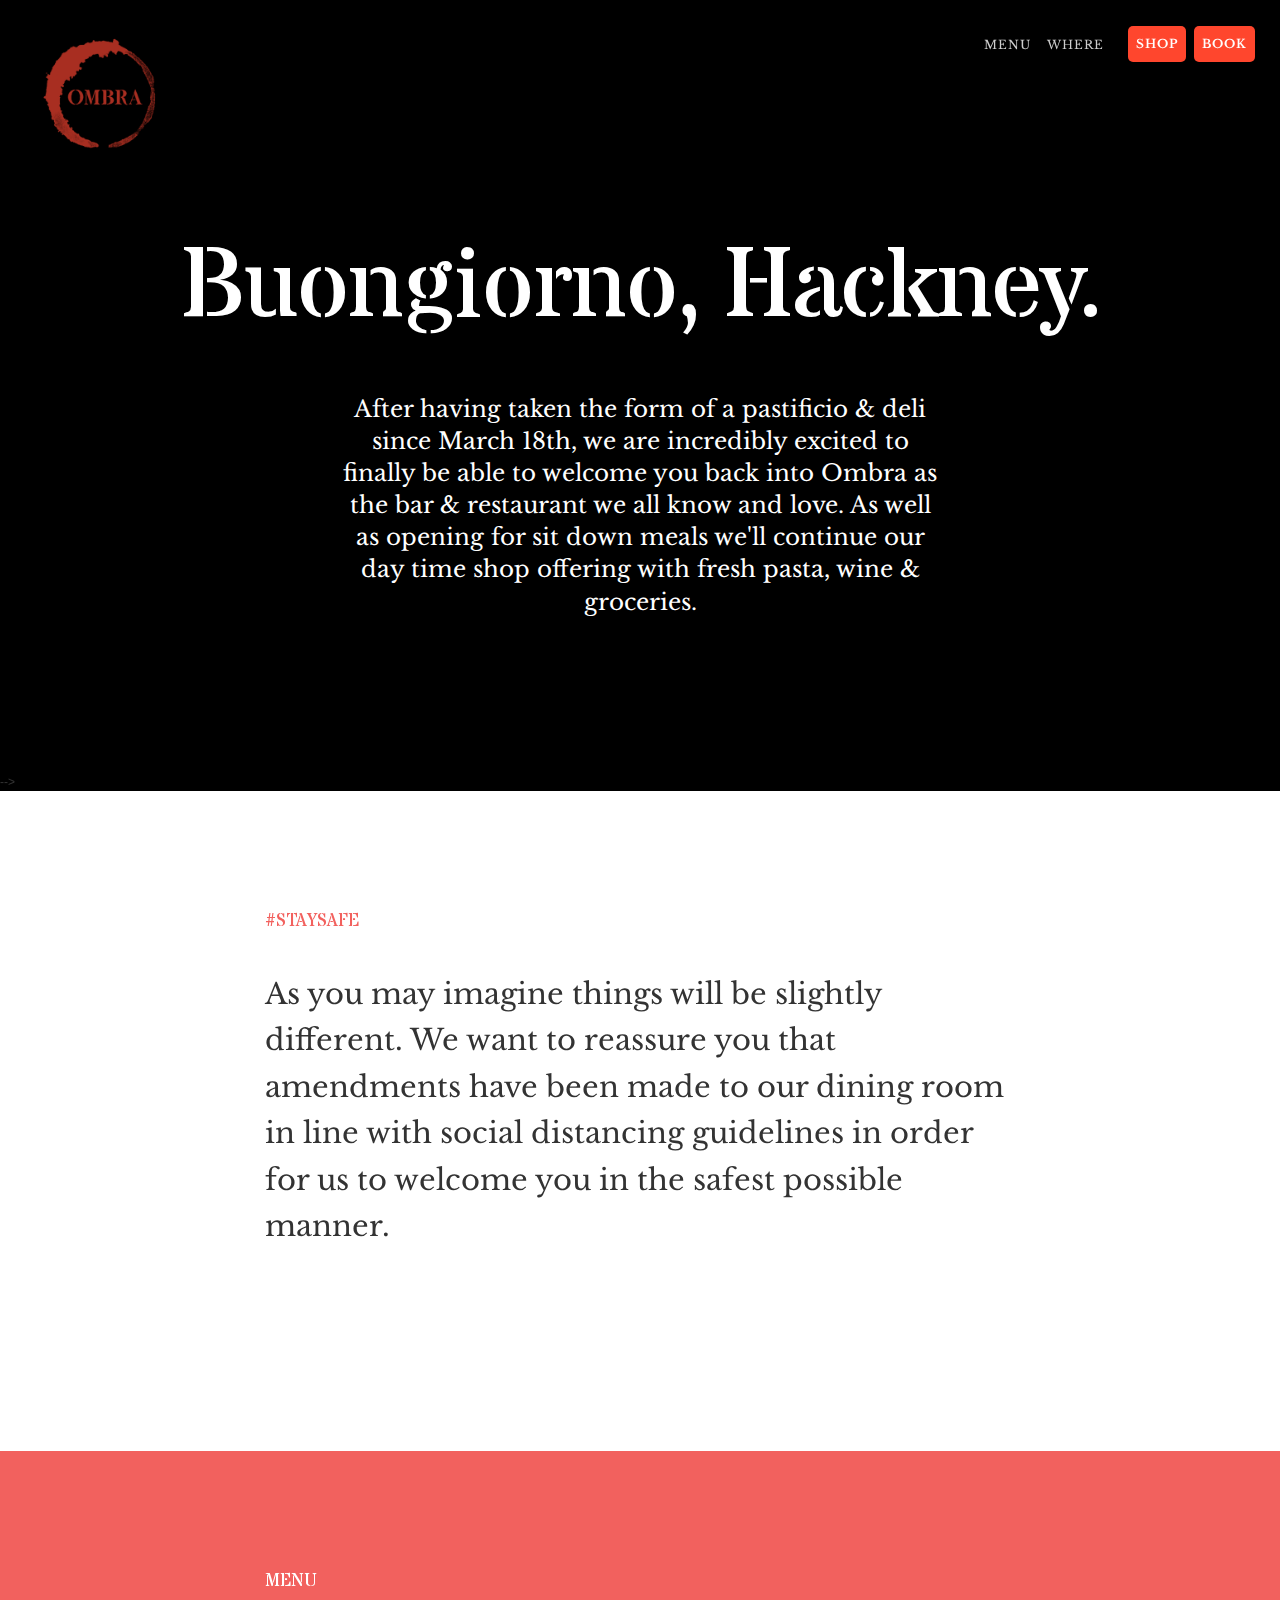
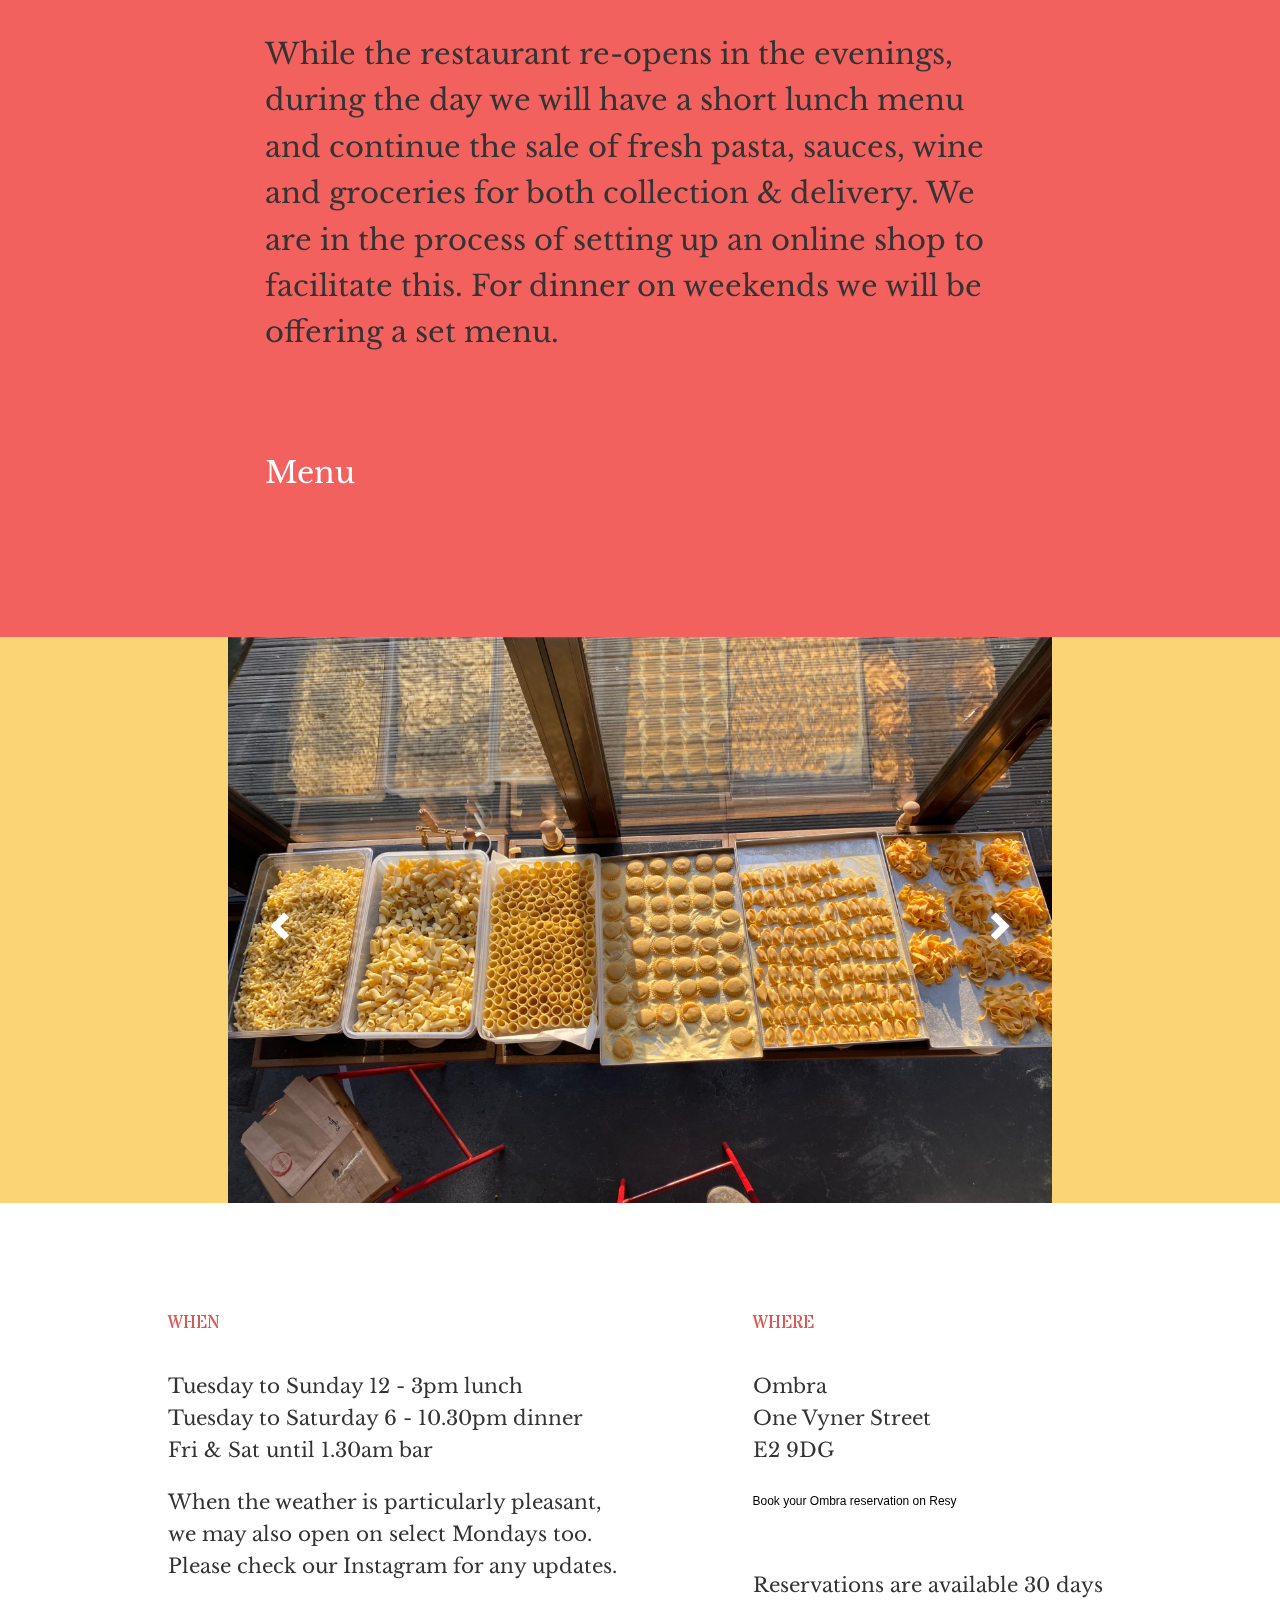
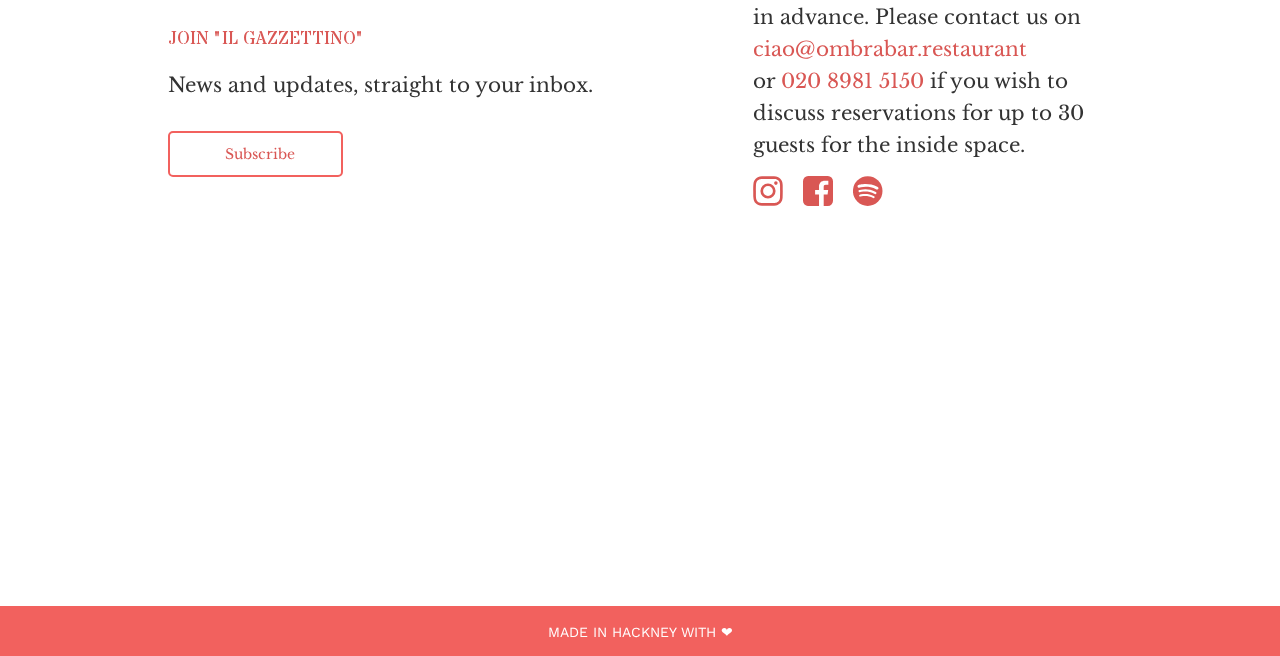
==== index.html @ 2381e107 "Button book" ====
<!DOCTYPE html>
<html lang="en">

<head>

    <meta charset="utf-8">
    <meta http-equiv="X-UA-Compatible" content="IE=edge">
    <meta name="viewport" content="width=device-width, initial-scale=1">
    <meta name="description" content="Ombra is a take on a Venetian bacaro - we're a Hackney canalside joint you can visit regularly for a drink and a bite without spending a fortune.">
    <meta name="keywords" content="Ombra,Italian,Restaurant,Hackney,London,East London,pasta">
    <meta property="og:title" content="OMBRA, Bar & Restaurant" />
    <meta property="og:description" content="Ombra, a take on a Venetian bacaro on East London's canal">
    <meta property="og:url" content="www.ombrabar.restaurant" />
    <meta property="og:image" content="resources/sharepreview.png">


    <title>OMBRA Bar & Restaurant</title>

    <!-- Bootstrap Core CSS -->
    <link href="css/bootstrap.min.css" rel="stylesheet">

    <!-- Custom CSS -->
    <link href="css/scrolling-nav.css" rel="stylesheet">
    <link href="css/styles.css" media="screen" rel="stylesheet">
<link href="https://fonts.googleapis.com/css?family=Libre+Baskerville:400,400i|Stardos+Stencil|Work+Sans" rel="stylesheet">

<link href="resources/logo-dark.png" rel="shortcut icon">



<script>
(function(i,s,o,g,r,a,m){i['GoogleAnalyticsObject']=r;i[r]=i[r]||function(){
(i[r].q=i[r].q||[]).push(arguments)},i[r].l=1*new Date();a=s.createElement(o),
m=s.getElementsByTagName(o)[0];a.async=1;a.src=g;m.parentNode.insertBefore(a,m)
})(window,document,'script','https://www.google-analytics.com/analytics.js','ga');

ga('create', 'UA-104674255-1', 'auto');
ga('send', 'pageview');
</script>
</head>

<!-- The #page-top ID is part of the scrolling feature - the data-spy and data-target are part of the built-in Bootstrap scrollspy function -->

<body id="page-top" data-spy="scroll" data-target=".navbar-fixed-top">

    <!-- Navigation -->
    <nav class="navbar navbar-default navbar-fixed-top " role="navigation">
        <div class="container-fluid">
          <div class="col-md-12 testata">
            <div class="navbar-header page-scroll">
              <!--  <button type="button" class="navbar-toggle" data-toggle="collapse" data-target=".navbar-ex1-collapse">
                    <span class="sr-only">Toggle navigation</span>
                    <span class="icon-bar"></span>
                    <span class="icon-bar"></span>
                    <span class="icon-bar"></span>
                </button> -->
                <a class="navbar-brand page-scroll" href="#page-top"><img src="resources/logo-dark.png" alt="..." class="logo"></a>
            </div>

            <!-- Collect the nav links, forms, and other content for toggling -->
            <!--  <div class="collapse navbar-collapse navbar-ex1-collapse justify-content-end">-->
            <div>
                <ul class="nav navbar-nav navbar-right ">
                    <!-- Hidden li included to remove active class from about link when scrolled up past about section -->
                    <li class="hidden">
                        <a class="page-scroll" href="#page-top"></a>
                    </li>
                    <!--<li>
                        <a class="page-scroll" href="#about">ABOUT</a>
                    </li>-->
                    <li>
                        <a class="page-scroll" href="#menu">MENU</a>
                    </li>
                    <li>
                        <a class="page-scroll" href="#address">WHERE</a>
                    </li>
                    <!--<li>
                            <a href="https://resy.com/cities/ldn/ombra" target="alt" href="#address">BOOK</a>
                        </li>-->

                       <li>
                          <a href="https://shop.ombrabar.restaurant/" target="alt" id="shopbutton">SHOP</a>
                      </li>
                      <li>
                        <a href="https://resy.com/cities/ldn/ombra" target="alt" id="bookbutton">BOOK</a>
                    </li>

                
                </ul>
            </div>
            <!-- /.navbar-collapse 
            
            <div>
                  <a href="https://resy.com/cities/ldn/ombra" id="resyButton-5q0efxrh">Book your Ombra reservation on Resy</a>
                  <script src="https://widgets.resy.com/embed.js"></script>
                  <script>
                  resyWidget.addButton(document.getElementById('resyButton-5q0efxrh'), {"venueId":2999,"apiKey":"X9LFhdEQKhh3BiVn9Cq7taxPqNUaGuFL","replace":true});
                  </script>
                </div>
            -->
        </div>
        </div>
        <!-- /.container -->
    </nav>

    <!-- Intro Section -->

    <div class="col-md-12 col-lg-12 prova">
        <h1 class="fisso">Buongiorno, Hackney.</h1>

        <h3 class="col-md-6 col-lg-6 col-md-offset-3 col-lg-offset-3 sottotitolo">After having taken the form of a pastificio & deli since March 18th, we are incredibly excited to finally be able to welcome you back into Ombra as the bar & restaurant we all know and love. As well as opening for sit down meals we'll continue our day time shop offering with fresh pasta, wine & groceries. </h3>
        
        <!--<h3 class="col-md-6 col-lg-6 col-md-offset-3 col-lg-offset-3 sottotitolo">Ombra is a take on a venetian bacaro - we're a Hackney canalside restaurant and bar celebrating fresh pasta, seasonal produce and carefully made wines from the Italian peninsula.</h3>
        -->
       

    </div>

    <!-- Intro Section 
    
    
        
    -->

    <section id="intro" class="intro-section">
        <div class="container">
            <div class="row">
                <div class="col-lg-12">
                    <h1 class="fisso"></h1>
                    <div>
                            
                </div>
            </div>
        </div>
    </section>
-->
    <!-- About Section -->
    <section id="about" class="about-section">
        <div class="container">
            <div class="row">
                <div class="col-lg-8 col-lg-offset-2 col-xs-10 col-xs-offset-1 aboutlink ">
                    <h2>#STAYSAFE</h2>
<p>As you may imagine things will be slightly different. We want to reassure you that amendments have been made to our dining room in line with social distancing guidelines in order for us to welcome you in the safest possible manner.</p>
                      <!--<p>Ombra - Venetian slang for a glass of wine - actually means shade. It dates from the days when the merchants in <i>Piazza St Marco</i> sold their wine by the glass and would follow the shadow of the campanile to keep their wares cool.</p>
 <p>Ombra is a take on a Venetian bacaro - we're a Hackney canalside joint you can visit regularly for a drink and a bite without spending a fortune. </p>-->

                </div>
            </div>
        </div>
    </section>

 <!-- <section id="event" class="event-section">
         <div class="container">
          <div class="row">
                <div class=" nopaddingside nounderline col-lg-5 col-md-5 col-sm-5 col-xs-12">
                        <a href="https://resy.com/cities/ldn/ombra?date=2020-03-02&seats=2" target="_blank" alt="posters with seasonal chef collaborations" >  <img src="resources/eventstripe3.png" alt="..." class="posters nounderline"> </a>
                    
                  </div>
            
                         <div class="col-lg-4 col-lg-offset-1 col-sm-4 col-sm-offset-1 col-md-4 col-md-offset-1 col-xs-10 col-xs-offset-1">
                <h2 >NEXT EVENT:</h2>
<br>
                <h6>When in Ombra <br> Gustavo Tavares <br> (Koya)</h6>

                <p class="contactlink">
                <a href="https://resy.com/cities/ldn/ombra?date=2020-03-02&seats=2" target="_blank">Book Now</a>

                </p>
                <br>    
                <p><i>During the winter months we often organize collaborations and special dinners <a href="https://restaurant.us16.list-manage.com/subscribe/post?u=9d16b906f59e88aabe75f0bcb&amp;id=5bc6fffdd8" target="_blank"> sign up to "Il Gazzettino"</a> to stay up to date.</i></p>
                <br>

            
                </div>
                



    </div>
          </div>
      </div>
    </section>-->

    <!-- Menu Section -->
    <section id="menu" class="menu-section">
        <div class="container">
            <div class="row">
                <div class="col-lg-8 col-lg-offset-2 col-xs-10 col-xs-offset-1">
                    <h2>Menu</h2>
                    <p class="menupadding menulink">

                      While the restaurant re-opens in the evenings, during the day we will have a short lunch menu and continue the sale of fresh pasta, sauces, wine and groceries for both collection & delivery. We are in the process of setting up an online shop to facilitate this. For dinner on weekends we will be offering a set menu.
                     <!-- Tough times call for tough measures. <br> Ombra’s pasta will now only be available for you to cook at home. Pasta kits will be available for collection or delivery within a 1 mile radius from the restaurant. 
                      <br><br>Self isolation won't be as bad with a little pasta. Wine at discounted rate available too. <!--Our kitchen serves the best seasonal produce from Italy and selected British farmers. We keep it fresh and simple. Like any Italian osteria our menu changes daily with a strong focus on homemade pasta, which we make in the restaurant every day.--><br><br><!--<a class="grande" href="http://www.ombrabar.restaurant/resources/Menu.pdf" target="_blank">Food Menu</a>-->
                            <!--<br class="onlybig" ><a class="grande" href="http://ombrabar.restaurant/resources/Brunch.pdf" target="_blank"><br class="onlysmall">Brunch Menu</a>-->
                            <!--<br class="onlybig" ><a class="grande" href="http://ombrabar.restaurant/resources/Christmas.pdf" target="_blank"><br class="onlysmall">Christmas Menu</a>-->
                            <br class="onlybig" ><a class="grande" href="https://www.figma.com/proto/uKxuTGz5tZ4xgsDsibtsuS/Ombra?node-id=1546%3A128&viewport=-24%2C1481%2C0.2319059818983078&scaling=min-zoom" target="_blank"><br class="onlysmall">Menu</a>
                            <!--<br class="onlybig" ><a class="grande" href="https://www.notion.so/OMBRA-7e2a50f9b6054e93b44fa4680f772444" target="_blank"><br class="onlysmall">Take away & delivery</a>-->
                            
                            <!-- <br><a class="grande" href="https://www.notion.so/OMBRA-7e2a50f9b6054e93b44fa4680f772444" target="_blank"><br class="onlysmall">Full menu</a>
                              <br class="onlybig" ><a class="grande" href="http://ombrabar.restaurant/resources/Wine.pdf" target="_blank"><br class="onlysmall">Wine List</a> -->
                          </p>

                </div>
            </div>
        </div>
<div class="carousel_backrgound col-xs-12 col-sm-12 col-md-12 no-gutters nopadding ">
        <div id="carousel-example" class="col-md-8 col-lg-8 col-xl-8 col-md-offset-2 col-lg-offset-2 col-xl-offset-2 carousel slide col-xs-12 col-sm-12" data-ride="carousel">

      <div class="carousel-inner">
        <div class="item active">
          <a href="#"><img src="resources/IMG/new/1.jpg" alt="fresh pasta to take away east london" /></a>
        </div>
        <div class="item">
          <a href="#"><img src="resources/IMG/new/2.jpg"alt="italian bigoli with fresh clams" /></a>
        </div>
        <div class="item">
          <a href="#"><img src="resources/IMG/new/3.jpg" alt="pasta and aperitivo" /></a>
        </div>
        <div class="item">
          <a href="#"><img src="resources/IMG/new/4.jpg" alt="italian ravioli" /></a>
        </div>
        <div class="item">
            <a href="#"><img src="resources/IMG/new/5.jpg" alt="Mixed italian starters" /></a>
          </div>
          <div class="item">
            <a href="#"><img src="resources/IMG/new/6.jpg" alt="paccheri with girolles and peas" /></a>
          </div>
          <div class="item">
            <a href="#"><img src="resources/IMG/new/7.jpg" alt="glass of negroni" /></a>
          </div>
          <div class="item">
            <a href="#"><img src="resources/IMG/new/8.jpg" alt="Italian agnolotti" /></a>
          </div>
          <div class="item">
            <a href="#"><img src="resources/IMG/new/9.jpg" alt="tagliolini guanciale" /></a>
          </div>
      </div>

      <a class="left carousel-control" href="#carousel-example" data-slide="prev">
        <span class="glyphicon glyphicon-chevron-left"></span>
      </a>
      <a class="right carousel-control" href="#carousel-example" data-slide="next">
        <span class="glyphicon glyphicon-chevron-right"></span>
      </a>
    </div>
  </div>
  </section>

    <!-- Contact Section -->

    <section class="contact-section">
      <div class="container">
          <div class="row">
              <div class=" extraspazio col-lg-5 col-lg-offset-1 col-xs-10 col-xs-offset-1">
                <h2>When</h2>
                <br>
              <p><!--Tuesday to Sunday 12 - 6pm pastificio + deli <br>-->
                Tuesday to Sunday 12 - 3pm lunch <br>
                Tuesday to Saturday 6 - 10.30pm dinner<br>
                Fri & Sat until 1.30am bar</p>
              <p id="address">When the weather is particularly pleasant, we may also open on select Mondays too. Please check our Instagram for any updates.</p>


              <br>
              <h2> JOIN "IL GAZZETTINO" </h2>
              <p>News and updates, straight to your inbox.</p>
              <div id="mc_embed_signup">
              <form action="https://restaurant.us16.list-manage.com/subscribe/post?u=9d16b906f59e88aabe75f0bcb&amp;id=5bc6fffdd8" method="post" id="mc-embedded-subscribe-form" name="mc-embedded-subscribe-form" class="validate" target="_blank" novalidate>
              <div id="mc_embed_signup_scroll">

              

              <div class="clear"><input type="submit" value="Subscribe" name="subscribe" id="mc-embedded-subscribe" class="button"></div>
              </div>
              </form>
              </div>




              </div>
              <div class=" extraspazio col-lg-4 col-lg-offset-1 col-xs-10 col-xs-offset-1">
                <h2 >Where</h2>
<br>
                <p class="contactlink">Ombra<br>One Vyner Street
                <br>E2 9DG<br></p>
                <br>
                <div class="resywidget">
                  <a href="https://resy.com/cities/ldn/ombra" id="resyButton-5q0efxrh">Book your Ombra reservation on Resy</a>
                  <script src="https://widgets.resy.com/embed.js"></script>
                  <script>
                  resyWidget.addButton(document.getElementById('resyButton-5q0efxrh'), {"venueId":2999,"apiKey":"X9LFhdEQKhh3BiVn9Cq7taxPqNUaGuFL","replace":true});
                  </script>
                </div>
                <br>
                <br>
                <p class="contactlink">
                <br>Reservations are available 30 days in advance.
                Please contact us on <br>
                <a href="mailto:ciao@ombrabar.restaurant?Subject=Hello!" class="medio" target="_top">ciao@ombrabar.restaurant</a><br> or 
                <a class="medio" href="tel:020-8981-5150">020 8981 5150</a> if you wish to discuss reservations for up to 30 guests for the inside space.
                <br>
                <a href="https://www.instagram.com/ombrabar.restaurant/" target="_blank"> <img src="resources/insta.svg" class="icone" alt="instalink" style= "width:30px"></a>
                  <a href="https://www.facebook.com/ombrabar.restaurant/" target="_blank"> <img src="resources/facebook.svg" class="icone" alt="facelink" style= "width:30px"></a><a href="https://open.spotify.com/user/ombra2015/playlist/3UwuyaMEpcqTB895pdZEYT" target="_blank"> <img src="resources/spotify.svg" class="icone" alt="Spotify" style= "width:30px"></a></p>




    </div>
          </div>
      </div>


  </section>

    <section id="map" class="map-section">
    <div class=" container-fluid no-gutters">
      <div class=" no-gutters iframe-area">

  <iframe class=" col-xs-12 col-sm-12 col-md-12 no-gutters nopadding alto" src="https://www.google.com/maps/embed?pb=!1m18!1m12!1m3!1d2481.8464029807155!2d-0.059204048236270845!3d51.5343769795397!2m3!1f0!2f0!3f0!3m2!1i1024!2i768!4f13.1!3m3!1m2!1s0x48761cdd13e78f0d%3A0xc161cc4856fe3969!2sOmbra!5e0!3m2!1sen!2suk!4v1453995731996" height="300" frameborder="0" style="border:0"></iframe>


  </div>
  </div>
<div>
<p class="chiusura"> Made in Hackney with ❤ <!--♥❤️--></p>
</div>

  </section>

    <!-- jQuery -->
    <script src="js/jquery.js"></script>

    <!-- Bootstrap Core JavaScript -->
    <script src="js/bootstrap.min.js"></script>

    <!-- Scrolling Nav JavaScript -->
    <script src="js/jquery.easing.min.js"></script>
    <script src="js/scrolling-nav.js"></script>


</script>



</body>

</html>
---- css/scrolling-nav.css ----
/*!
 * Start Bootstrap - Scrolling Nav (http://startbootstrap.com/)
 * Copyright 2013-2016 Start Bootstrap
 * Licensed under MIT (https://github.com/BlackrockDigital/startbootstrap/blob/gh-pages/LICENSE)
 */

body {
    width: 100%;
    height: 100%;
}

html {
    width: 100%;
    height: 100%;
}


@media(min-width:767px) {
    .navbar {
        padding: 20px 0;
        -webkit-transition: background .5s ease-in-out,padding .5s ease-in-out;
        -moz-transition: background .5s ease-in-out,padding .5s ease-in-out;
        transition: background .5s ease-in-out,padding .5s ease-in-out;
    }

    .top-nav-collapse {
        padding: 0;
    }

    .onlysmall {

   display: none;

   }

}

/* Demo Sections - You can use these as guides or delete them - the scroller will work with any sort of height, fixed, undefined, or percentage based.
The padding is very important to make sure the scrollspy picks up the right area when scrolled to. Adjust the margin and padding of sections and children
of those sections to manage the look and feel of the site. */

.intro-section {
    height: 86%;
    padding-top: 150px;
    text-align: center;
    background: #fff;
}

.about-section {
    padding-top: 150px;
    text-align: center;
    background: #fff;
}

.event-section {
    margin-top: -5px;
    padding-top: 10%;
    text-align: center;
    background: #F7EFEF;
    padding-bottom: 15%;
}




.contact-section {
    padding-top: 250px;
    text-align: center;
    background: #fff;
}

.map-section {
    padding-top: 0px;
    text-align: center;
    background: #fff;
}
---- css/styles.css ----
html {
    text-rendering: optimizeLegibility !important;
    -webkit-font-smoothing: antialiased !important;

}

input {
 border: 1px solid #d9d9d9;
border-radius: 5px !important;
height: 46px;
width: 100%;
margin-top: 20px;
 text-indent: 10px;
 font-family: 'Libre Baskerville';
 font-size: 14px;

}

#shopbutton {


background:#ff462d;
color: white ;
border-radius: 5px !important;
padding: 8px;
margin-top: 6px;
    margin-left: 16px;
    font-weight: 600;

}

#bookbutton {


  background:#ff462d;
  color: white ;
  border-radius: 5px !important;
  padding: 8px;
  margin-top: 6px;
      margin-left: 8px;
      font-weight: 600;
  
  }

.posters{

/*max-width: 200px;
border: 13px solid #FFFFFF;
box-shadow: 0 2px 44px 0 rgba(0,0,0,0.16);*/
max-width: 900px;
position: absolute;
left: -400px;
margin-left: 15px;

}
.postercont {
margin-left: 0px;

}


.resywidget{
  float: left;
}

.button {
border: 2px solid #F2615E;
background-color: rgba(255,255,255,0.00);
color: #d95754;

width: 50%;

}
#mc-embedded-subscribe {

width: 175px;

}

#mc_embed_signup {

text-align: left;

}
#resyButton-5q0efxrh {

color: black;

}

.contact-section p{

font-size: 20px;
padding-top: 10px;

}

.contact-section {
    background: #fff !important;
}


.carousel-control:focus, .carousel-control:hover {
background-image: none !important;
  opacity: 1;
}

.extraspazio {

margin-top: 90px;

}

.carousel_backrgound{
background-color: #FAD475;
}

.carousel-control {

    color: #fff;

    text-shadow: none;
    background-color: rgba(0,0,0,0);
    filter: alpha(opacity=100);
    opacity: 1;
    background-image: none !important;
}

body {

position: relative;
font-size: 12px;

}


h3 {

color: #fff;
text-align: center;
font-size: 23px;
font-family: 'Libre Baskerville';
font-weight: 400;
padding-top: 20px;
line-height: 1.40;

}

.chiusura {
background-color: #F2615E;
margin-bottom: 0px;
height: 50px;
padding-top: 15px;
text-align: center;
color: #fff;
text-transform: uppercase;
font-size: 14px;
font-family: 'Work Sans';
}

.aboutlink  a {
  color: #F2615E;
   position: relative;
   text-decoration: none;
}
.aboutlink a:before {
content: "";
position: absolute;
width: 100%;
height: 10px;
bottom: 0;
left: 0;
background-color: rgba(255, 255, 255, 0.2);
visibility: hidden;
-webkit-transform: scaleX(0);
transform: scaleX(0);
-webkit-transition: all 0.3s ease-in-out 0s;
transition: all 0.3s ease-in-out 0s;
-ms-transform: left; /* IE 9 */
-ms-transform-origin: left; /* IE 9 */
-webkit-transform: left; /* Chrome, Safari, Opera */
-webkit-transform-origin: left; /* Chrome, Safari, Opera */
transform: left;
transform-origin: left;
}

.aboutlink a:hover:before {
visibility: visible;
-webkit-transform: scaleX(1);
transform: scaleX(1);
}

.aboutlink  a:visited {
  color: #F2615E;
}

.aboutlink   a:hover {
  color: #F2615E;
}
.aboutlink   a:active {
  color: #F2615E;
  opacity: 0.6;
}


.menulink  a {
      color: white;
       position: relative;
       text-decoration: none;
  }
.menulink a:before {
  content: "";
    position: absolute;
    width: 100%;
    height: 10px;
    bottom: 0;
    left: 0;
    background-color: rgba(255, 255, 255, 0.2);
    visibility: hidden;
    -webkit-transform: scaleX(0);
    transform: scaleX(0);
    -webkit-transition: all 0.3s ease-in-out 0s;
    transition: all 0.3s ease-in-out 0s;
    -ms-transform: left; /* IE 9 */
  -ms-transform-origin: left; /* IE 9 */
  -webkit-transform: left; /* Chrome, Safari, Opera */
  -webkit-transform-origin: left; /* Chrome, Safari, Opera */
  transform: left;
  transform-origin: left;
  }

  .menulink a:hover:before {
    visibility: visible;
    -webkit-transform: scaleX(1);
    transform: scaleX(1);
  }

  .menulink  a:visited {
      color: white;
  }

.menulink   a:hover {
      color: white;
  }
.menulink   a:active {
      color: white;
      opacity: 0.6;
  }


  .contactlink  a {

        color: #d95754;
         position: relative;
         text-decoration: none;
    }
  .contactlink a:before {
    content: "";
      position: absolute;
      width: 100%;
      height: 10px;
      bottom: 0;
      left: 0;
      background-color: rgba(242, 97, 94, 0.2);
      visibility: hidden;
      -webkit-transform: scaleX(0);
      transform: scaleX(0);
      -webkit-transition: all 0.3s ease-in-out 0s;
      transition: all 0.3s ease-in-out 0s;
      -ms-transform: left; /* IE 9 */
    -ms-transform-origin: left; /* IE 9 */
    -webkit-transform: left; /* Chrome, Safari, Opera */
    -webkit-transform-origin: left; /* Chrome, Safari, Opera */
    transform: left;
    transform-origin: left;
    }

    .contactlink a:hover:before {
      visibility: visible;
      -webkit-transform: scaleX(1);
      transform: scaleX(1);
    }

    .contactlink  a:visited {
        color: #d95754;
    }

  .contactlink   a:hover {
        color: #d95754;
    }
  .contactlink   a:active {
        color: #d95754;
        opacity: 0.6;
    }

.navbar-nav>li>a {
    padding-bottom: 5px;
    padding-left: 8px;
    padding-right: 8px;
    font-family: 'Stardos Stencil';
    letter-spacing: 1px;
}

.navbar-default .navbar-nav>li>a {
  color: #CECECE;
  font-family: 'Libre Baskerville';
  }

.navbar-default .navbar-nav>li>a:hover {
color: #e1be69;
}

.icone{
  float: left;
  margin-right: 20px;
  margin-top:15px;
}

/*
 .navbar-default .navbar-nav>.active>a:hover {
color: #fff}
*/
.navbar-default .navbar-nav>.active>a, .navbar-default .navbar-nav>.active>a:focus, .navbar-default .navbar-nav>.active>a:hover {
    color: #000;
    background-color: rgba(255, 255, 255, 0);
     border-bottom: solid #e1be69;
}

.selector-for-some-widget {
  -webkit-box-sizing: content-box;
     -moz-box-sizing: content-box;
          box-sizing: content-box;
}

.container-fluid {

padding-right: 0px;
padding-left: 0px;

}
.iframe-area{
  background-color: #3c3c3c;
  margin-right: 0px;
}

.nopadding {
margin-left: 0px;
margin-right: 0px;
padding-left: 0px;
padding-right: 0px;

}

.menupadding{
padding-bottom: 130px;

}



.fixheight {

min-height: 600px;

}

.navbar-default {
    background-color: rgba(255, 255, 255, 0);
    border: none;
    margin-left: 40px;
    margin-right: 40px;
}


.logo {
width: 120px;
-webkit-transition:  .5s ease-in-out,padding .5s ease-in-out;
-moz-transition:  .5s ease-in-out,padding .5s ease-in-out;
transition:  .5s ease-in-out,padding .5s ease-in-out;
z-index: 300;

}

.testata {

padding-left: 0px;
padding-right: 0px;

}

.prova {
position: fixed;
z-index: -1;
background-image: url("https://ombrabar.restaurant/resources/backprova.png");
background-repeat: no-repeat;
    background-attachment: fixed;
/*    background-position: center;*/
background-color: #000;
top: 0;
right: 0;
padding-bottom: 800px;
}

.intro-section{
  background-color: rgba(255, 255, 255, 0.0);
}

.about-section {
z-index: 100;
padding-top: 100px;
padding-bottom: 15%;

}

.about-section h2{
color: #F2615E;
}
.contact-section h2{
color: #d95754;
}

.event-section p {
  font-size: 18px;
  padding-top: 10px;
  font-family: 'Libre Baskerville';

  line-height: 1.6;
  text-align: left;
}

.event-section h6{
  font-size: 30px;
  padding-top: 10px;
  font-family: 'Libre Baskerville';
  line-height: 1.6;
  text-align: left;
}

.event-section h2 {
color: #d95754;
}

.event-section a{
  cursor: pointer;
  color: #d95754;
  position: relative;
  text-decoration: none;
}


.event-section a img{
  cursor: pointer;
  position: inherit;
  text-decoration: none;
}

.event-section a img{
  visibility: none;
}

.event-section a:before {
content: "";
position: absolute;
width: 100%;
height: 10px;
bottom: 0;
left: 0;
background-color: rgba(242, 97, 94, 0.2);
visibility: hidden;
-webkit-transform: scaleX(0);
transform: scaleX(0);
-webkit-transition: all 0.3s ease-in-out 0s;
transition: all 0.3s ease-in-out 0s;
-ms-transform: left; /* IE 9 */
-ms-transform-origin: left; /* IE 9 */
-webkit-transform: left; /* Chrome, Safari, Opera */
-webkit-transform-origin: left; /* Chrome, Safari, Opera */
transform: left;
transform-origin: left;
}

.nounderline a:before{
background-color: unset !important;
  
}


.event-section a:hover:before {
visibility: visible;
-webkit-transform: scaleX(1);
transform: scaleX(1);
}

.event-section  a:visited {
 color: #d95754;
}

.event-section   a:hover {
 color: #d95754;
}
.event-section   a:active {
 color: #d95754;
 opacity: 0.6;
}



.menu-section {
z-index: 100;
padding-top: 100px;
background-color: #F2615E;
}

.menu-section h2{
color: #fff;
}



  h1 {
    font-family: 'Stardos Stencil','Libre Franklin', serif;
    font-weight: 400;
  font-size: 100px;
  padding-top: 17%;
  text-align: center;
  color: #fff;
  letter-spacing: -2px;
  }

  h2 {
    font-family: 'Stardos Stencil','Libre Franklin';
text-transform: uppercase;
  font-size: 18px;
  letter-spacing: 0px;
    text-align: left;
  }

p {
  font-family: 'Libre Baskerville';
padding-top: 30px;
font-size: 29px;
line-height: 1.6;
  text-align: left;

}

i {
font-family: 'Libre Baskerville';
font-style: italic;

}

.grande {
font-size: 30px;

}

.medio {
font-size: 20px;

}

.contact-section {
padding-top: 100px;
padding-bottom: 100px;

}

.nopaddingside {
padding-left: 0px;
padding-right: 0px;

}


/* Small Devices, Tablets */
@media only screen and (max-width : 1200px) {

  .posters{

    max-width: 900px;
    position: absolute;
    left: -600px;
    margin-left: 15px;
    
    }



/* Small Devices, Tablets */
@media only screen and (max-width : 767px) {


#bookbutton {


  padding: 6px;
  margin-top: 4px;
      margin-left: 0px;
      margin-right: 8px;
  
  }

  #shopbutton {



    padding: 6px;
    margin-top: 4px;
        margin-left: 8px;
        margin-right: 10px;
    
    }

  .event-section {

    padding-top: 15%;
    padding-bottom: 15%;

}


  .event-section h6 {

    padding-top: 0px;
    padding-bottom: 0px;
    margin-top: 0px;
    margin-bottom: 0px;
    
    }

  
  

  .nopaddingside {
    padding-left: 0px;
    padding-right: 0px;
    
    }


  .posters{
    position: relative;
    left: initial;


      margin-left: auto;
      margin-right: auto;
      width: 100%;

      
      }


    position: relative;
    
    }


  .contact-section p{

  font-size: 16px;
  padding-top: 10px;

  }

  .event-section p{

    font-size: 16px;
    padding-top: 10px;
  
    }

  .menu-section {
  padding-top: 40px;

  }

  .chiusura {
  background-color: #F2615E;
  margin-bottom: 0px;
  height: 50px;
  padding-top: 15px;
  color: #fff;
  text-transform: uppercase;
  font-size: 14px;
  font-family: 'Work Sans';
  text-align: center;
  }


  .about-section {
  padding-top: 40px;

  }
  h3 {
  font-size: 15px;

  }



  .navbar-nav>li>a {
      padding-bottom: 1px;
      padding-left: 6px;
      padding-right: 6px;
      font-family: 'Libre Baskerville';
      letter-spacing: 1px;

  }

  body {

  font-size: 10px;
}
  .navbar-default .navbar-nav>li>a:hover {
  color: #3c3c3c;
  }

  .intro-section{
      height: 90%;
}
  .prova {
  background-image: url("https://ombrabar.restaurant/resources/backprova2.png");
  background-repeat: no-repeat;
      background-attachment: fixed;
      background-position: center top;
}
  .navbar-brand>img {
    margin-left: 40px;
}
  .navbar-default .navbar-toggle {
      border-color: rgba(255, 255, 255, 0.0);
  }

  .navbar-toggle {
      padding: 9px 0px;
      margin-right: 20px;
  }

.navbar-default {

  margin-left: 0px !important;
  margin-right:10px;

}

  .navbar-default .navbar-toggle {
 border: none;
 margin-top: 20px;
}

.navbar-default .navbar-toggle .icon-bar {
    background-color: #333;
}

.navbar-default .navbar-toggle:focus, .navbar-default .navbar-toggle:hover {
   background-color: rgba(255, 255, 255, 0.0);
}

 .onlybig {

display: none;

}

  p {
    font-family: 'Libre Baskerville';
  padding-top: 20px;
  font-size: 16px;
  line-height: 1.6;
    text-align: left;
    padding-left: 0px;
        padding-right: 0px;

  }
     h1 {
     font-family: 'Stardos Stencil','Libre Franklin', sans-serif;
     font-size: 50px;
     padding-top: 90px;
     letter-spacing: -1px;
     }

     .navbar-brand {
         margin: -40px -70px !important;

   }

   .extraspazio {

   margin-top: 50px;

   }


   .navbar-nav>li>a {
       line-height: 20px;
   }

   .nav>li>a {
       display: initial;
       float: left;
       text-align: right;
     }

.nav {
    width: 260px;
    float: right;


}
.icone{
  float: left;
}

.grande {
font-size: 20px;
text-decoration: underline;
}

.menupadding{
padding-bottom: 85px;

}

.contactlink  a {
  font-size: 16px;
}

#carousel-example {

  padding-left: 0px;
  padding-right: 0px;
}

.navbar-default .navbar-collapse, .navbar-default .navbar-form {
  padding-top: 60px;
  position: fixed;
  width: 100%;
  height: 100%;
  top: 0px;
  border: none;
  background: rgba(255, 255, 255, 1);
  text-align: center;
  z-index: -1;
}

   .navbar-fixed-top .navbar-collapse {
    max-height: none !important;}


    @media only screen and (max-width: 370px) {
.nav {
    width: 245px;

  }
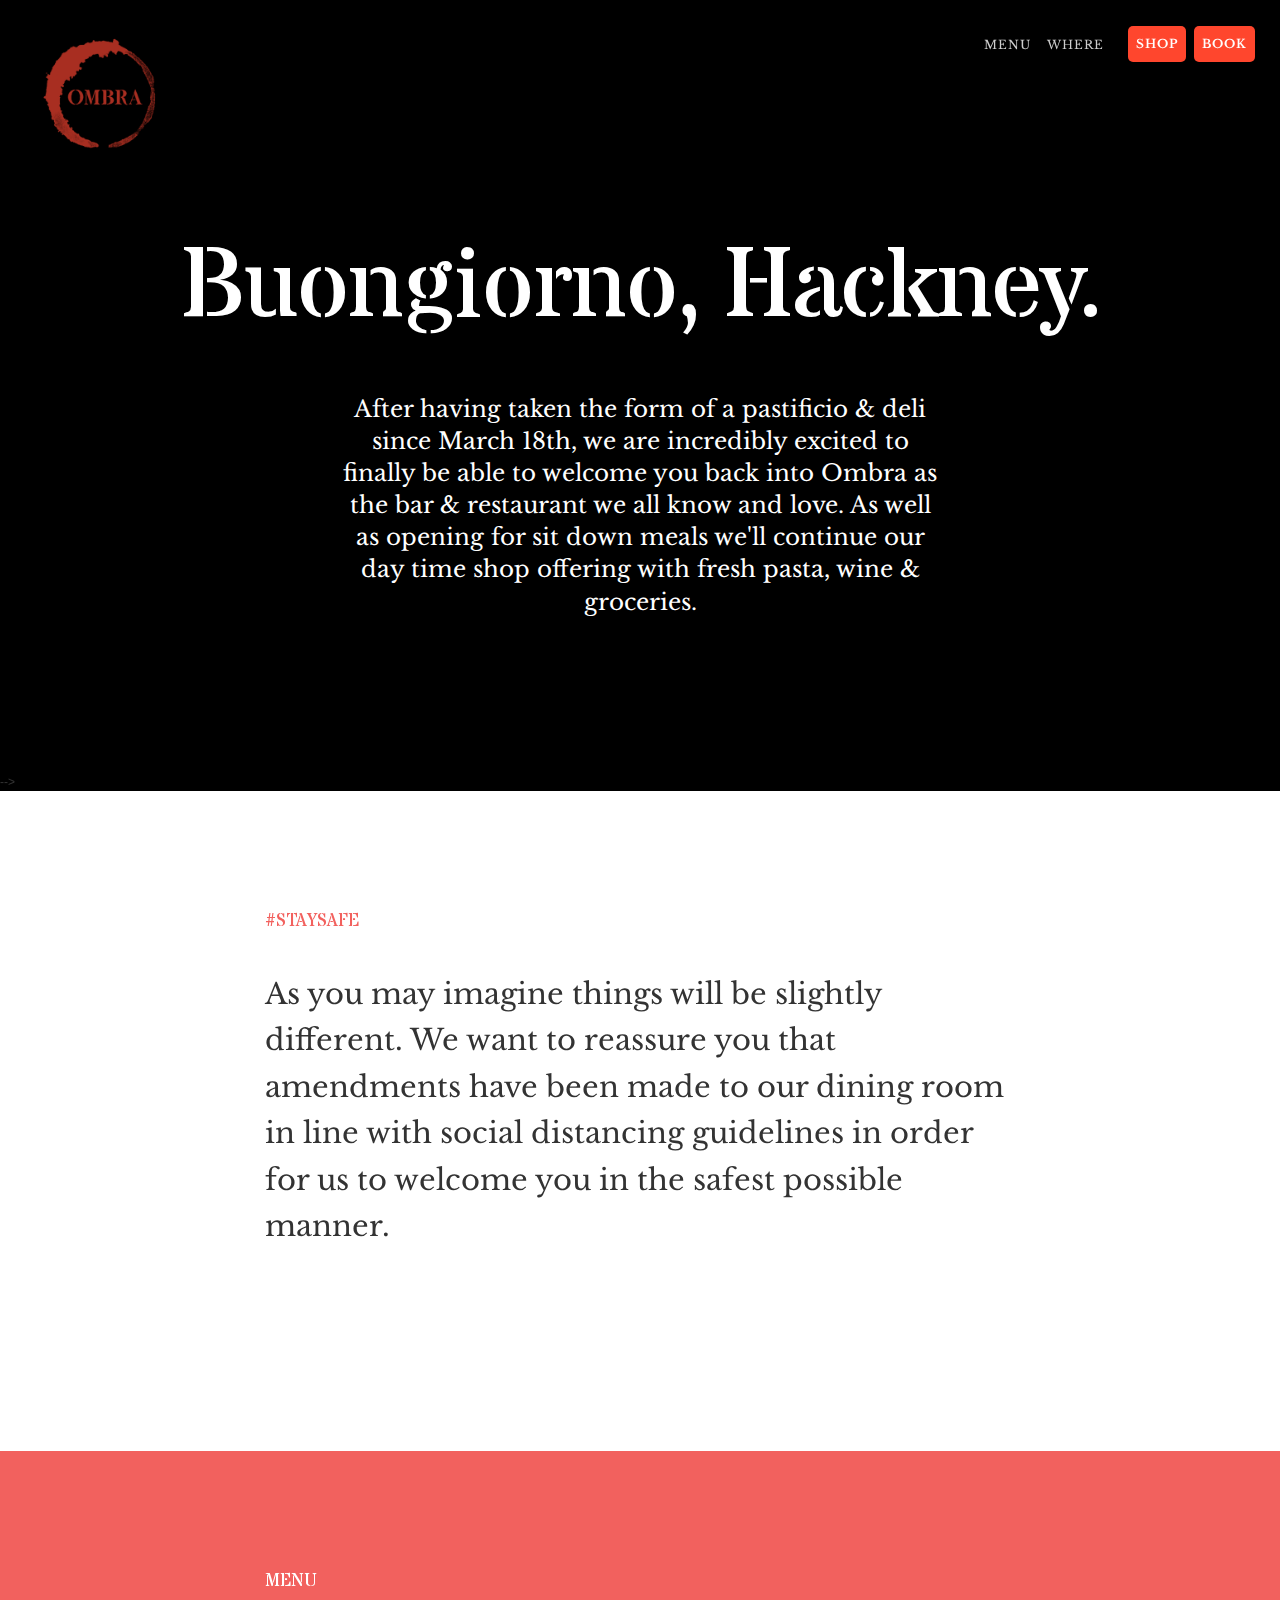
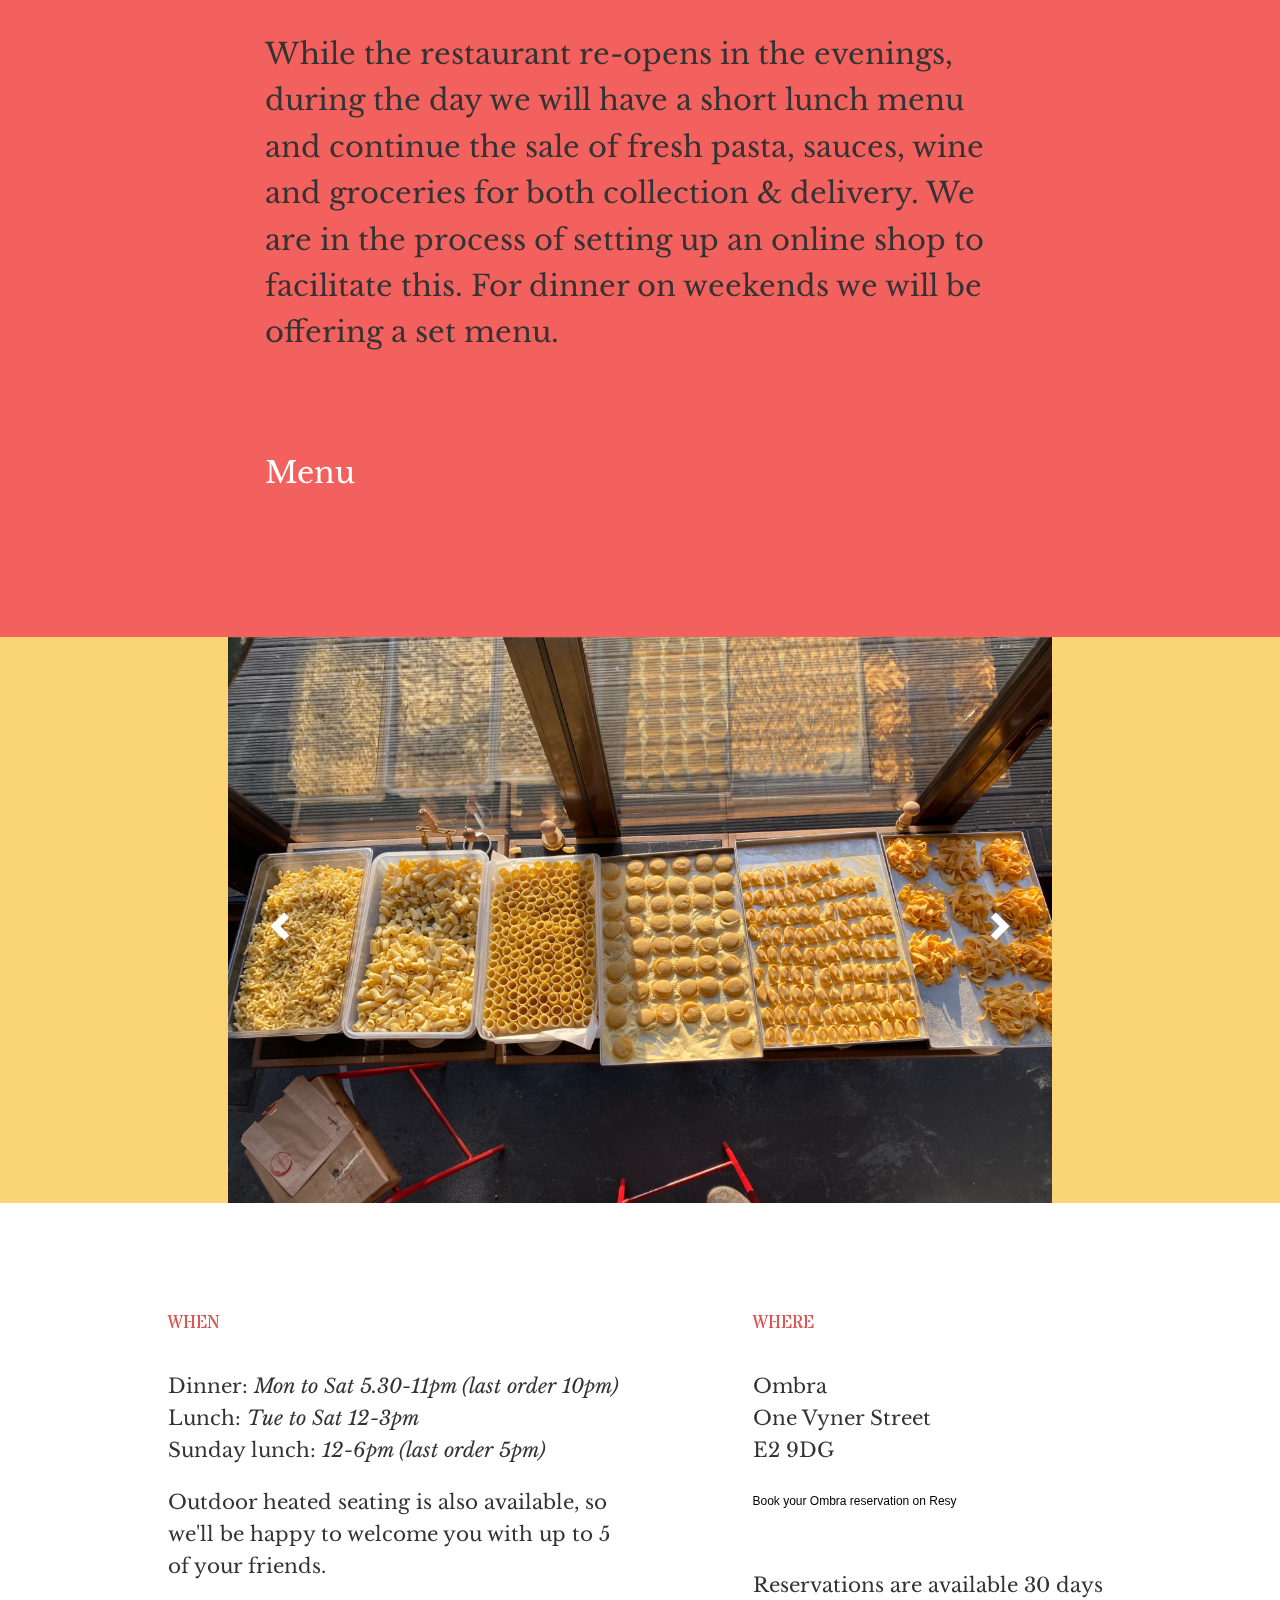
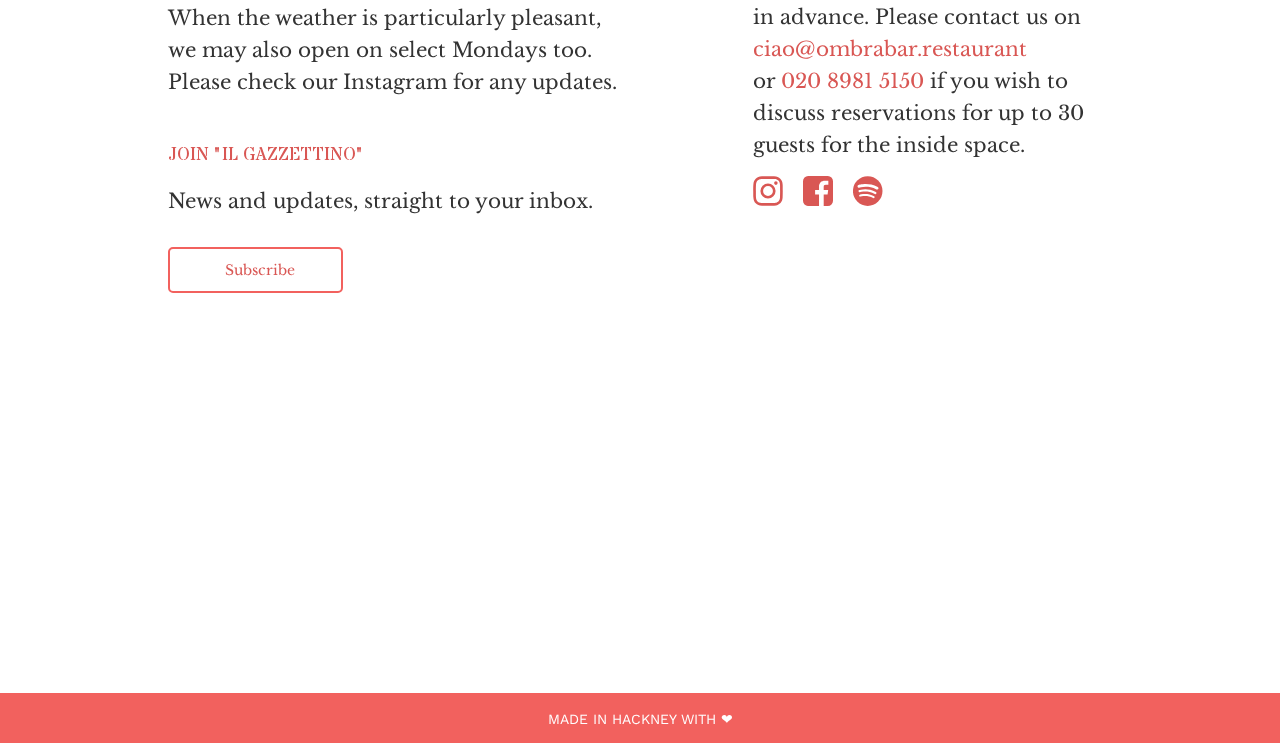
==== commit 81cdc1ce: "Update index.html" ====
--- a/index.html
+++ b/index.html
@@ -256,10 +256,11 @@
                 <h2>When</h2>
                 <br>
               <p><!--Tuesday to Sunday 12 - 6pm pastificio + deli <br>-->
-                Tuesday to Sunday 12 - 3pm lunch <br>
-                Tuesday to Saturday 6 - 10.30pm dinner<br>
-                Fri & Sat until 1.30am bar</p>
-              <p id="address">When the weather is particularly pleasant, we may also open on select Mondays too. Please check our Instagram for any updates.</p>
+                Dinner: <i>Mon to Sat 5.30-11pm  (last order 10pm)</i>  <br>
+                Lunch:  <i>Tue to Sat 12-3pm</i><br>
+                Sunday lunch: <i>12-6pm (last order 5pm)  </i> </p>
+                <p id="address">Outdoor heated seating is also available, so we'll be happy to welcome you with up to 5 of your friends.  </p>
+                <p id="address">When the weather is particularly pleasant, we may also open on select Mondays too. <br> Please check our Instagram for any updates.</p>
 
 
               <br>
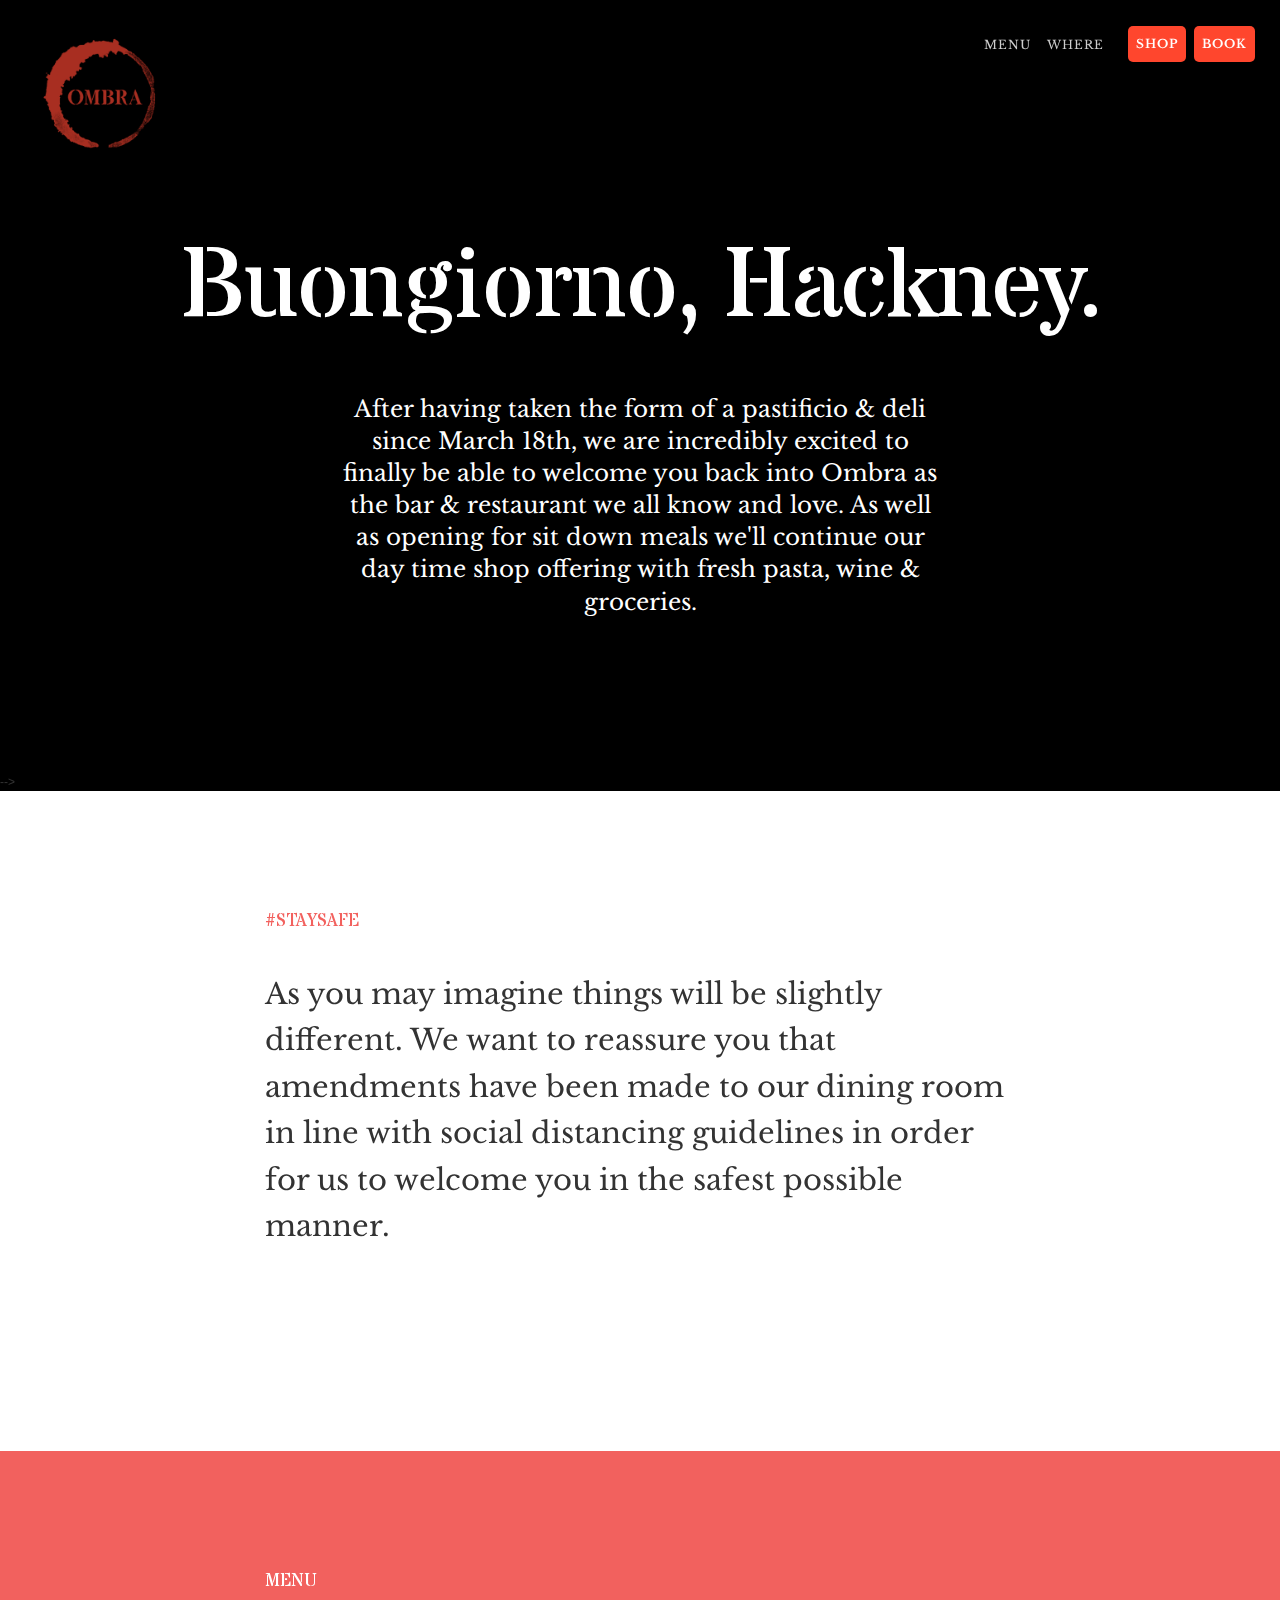
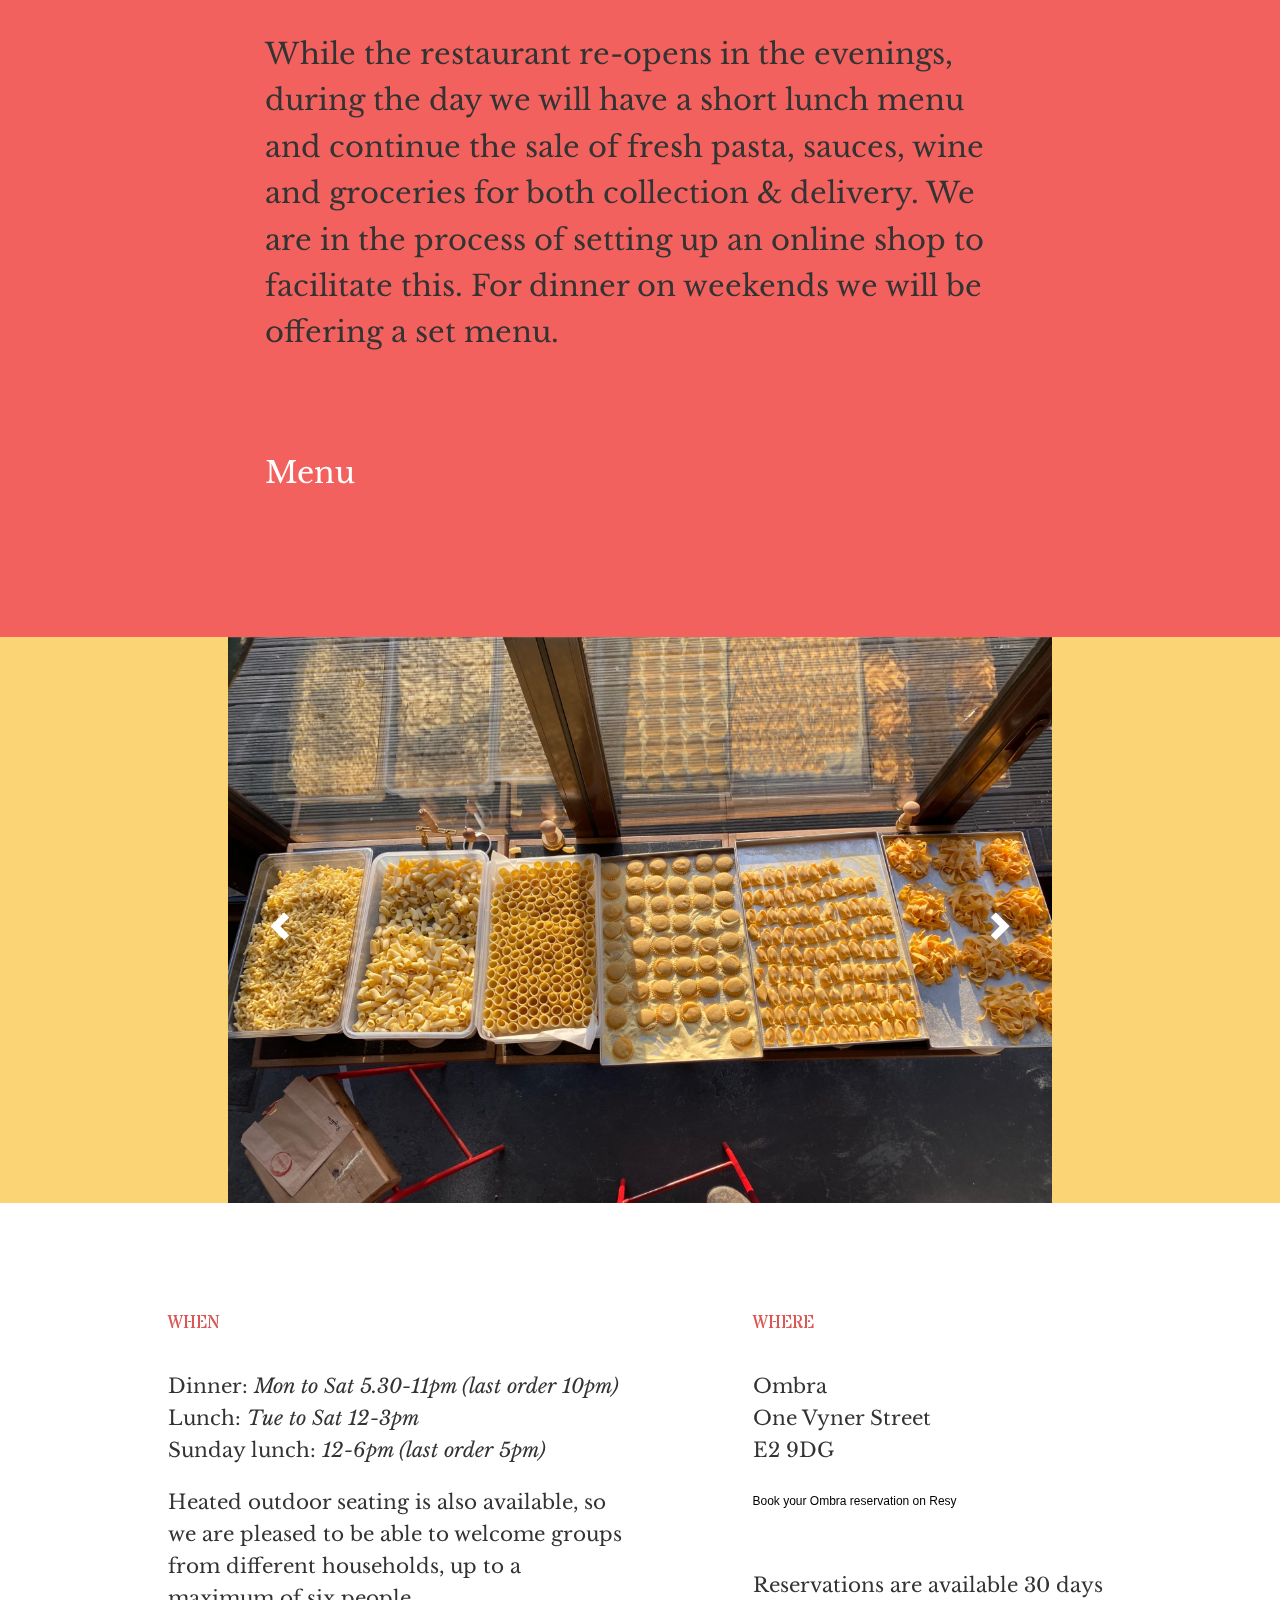
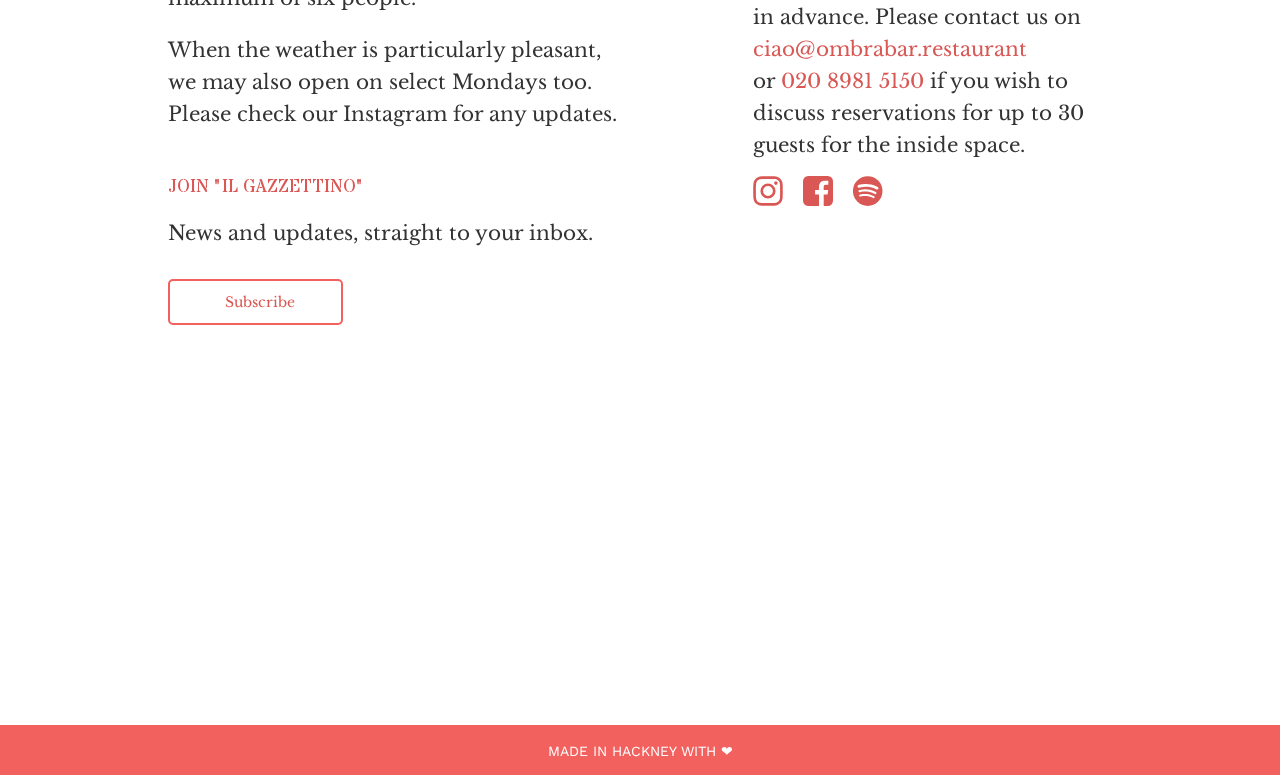
==== commit 35e0c620: "Update index.html" ====
--- a/index.html
+++ b/index.html
@@ -259,7 +259,7 @@
                 Dinner: <i>Mon to Sat 5.30-11pm  (last order 10pm)</i>  <br>
                 Lunch:  <i>Tue to Sat 12-3pm</i><br>
                 Sunday lunch: <i>12-6pm (last order 5pm)  </i> </p>
-                <p id="address">Outdoor heated seating is also available, so we'll be happy to welcome you with up to 5 of your friends.  </p>
+                <p id="address">Heated outdoor seating is also available, so we are pleased to be able to welcome groups from different households, up to a maximum of six people.</p>
                 <p id="address">When the weather is particularly pleasant, we may also open on select Mondays too. <br> Please check our Instagram for any updates.</p>
 
 
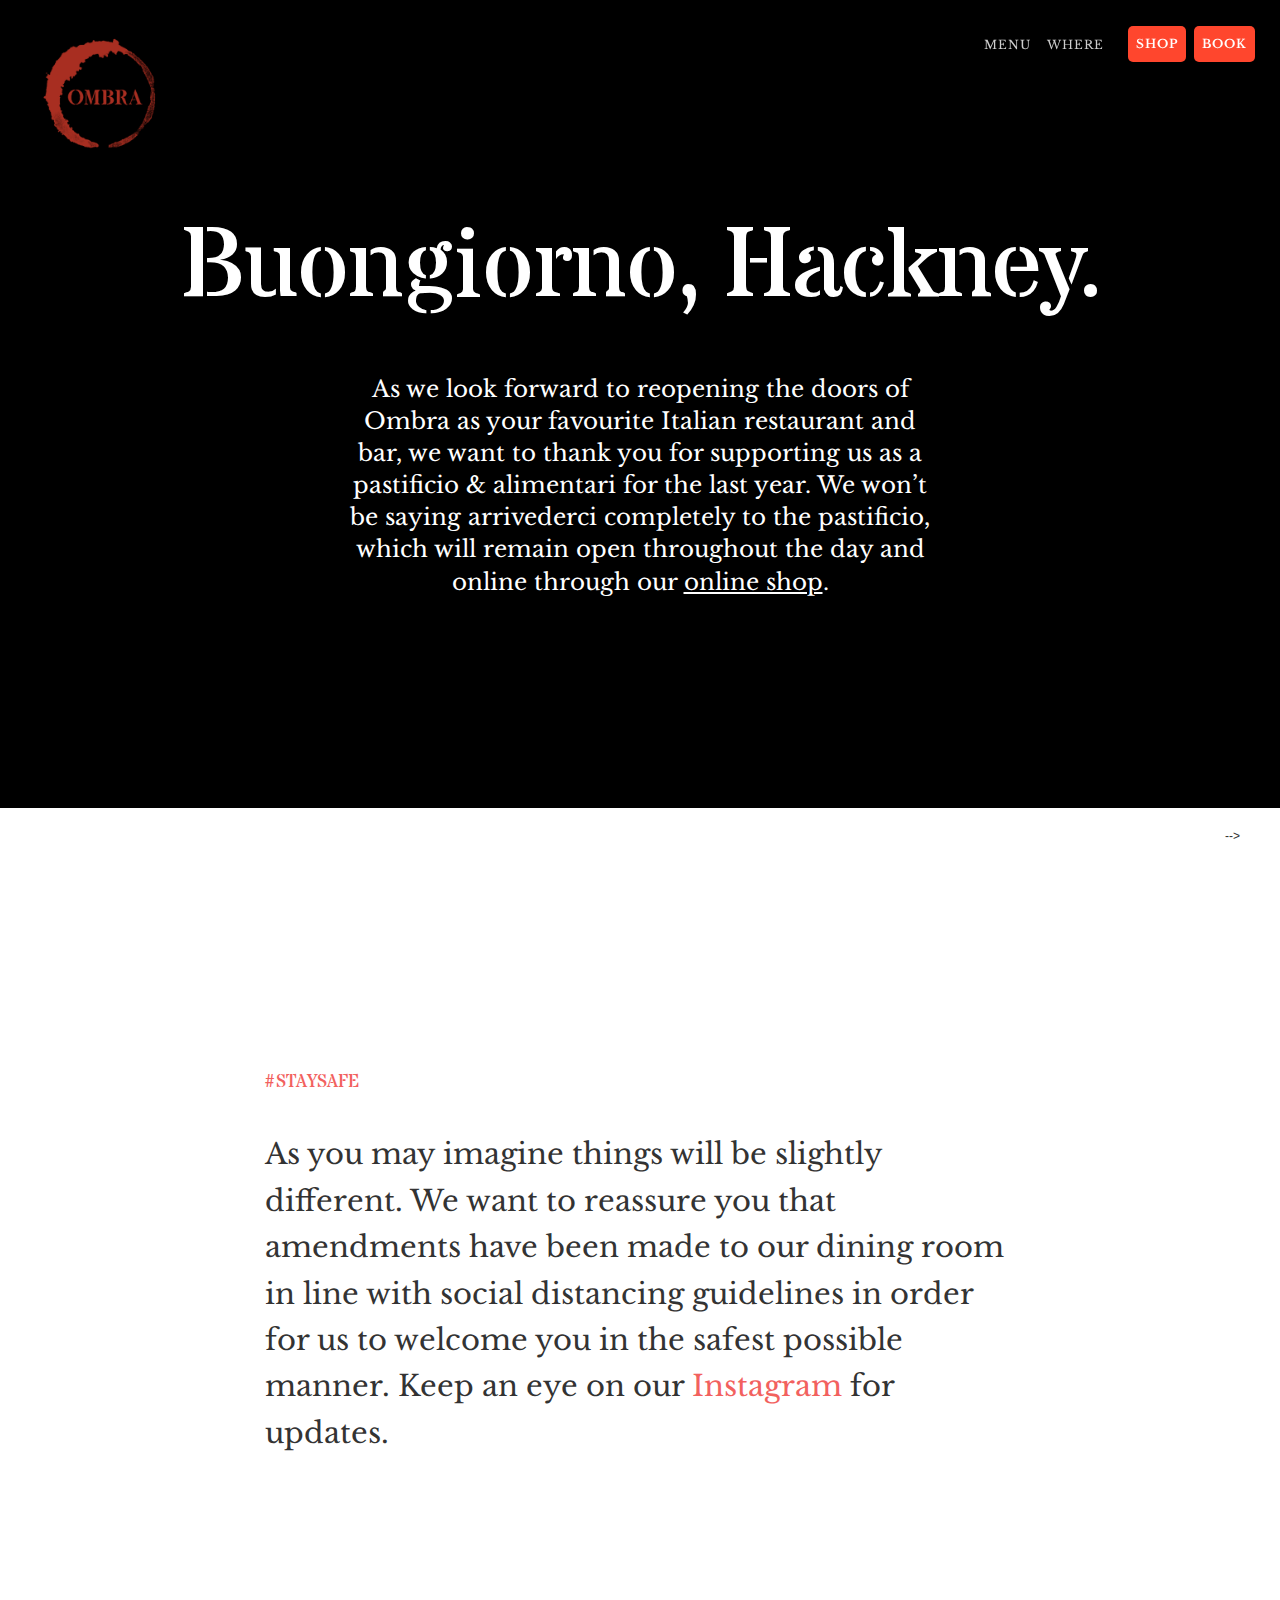
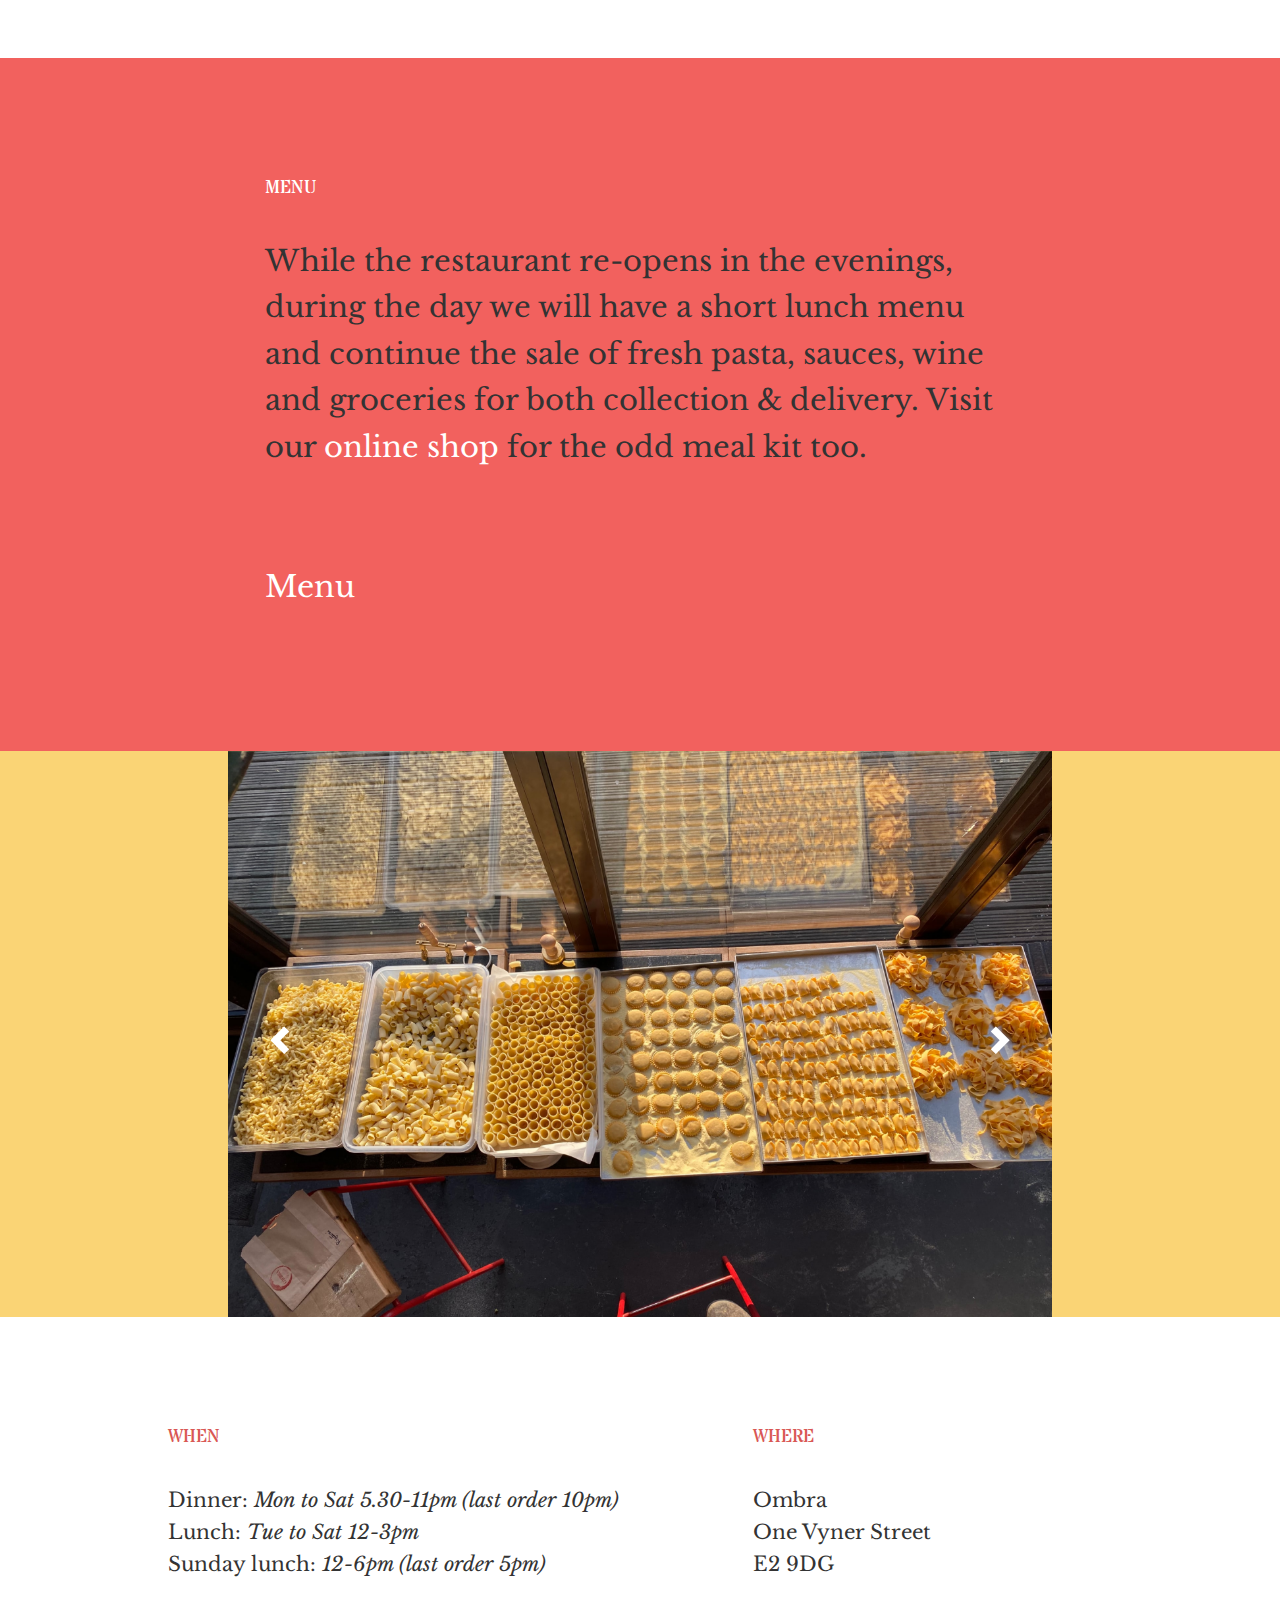
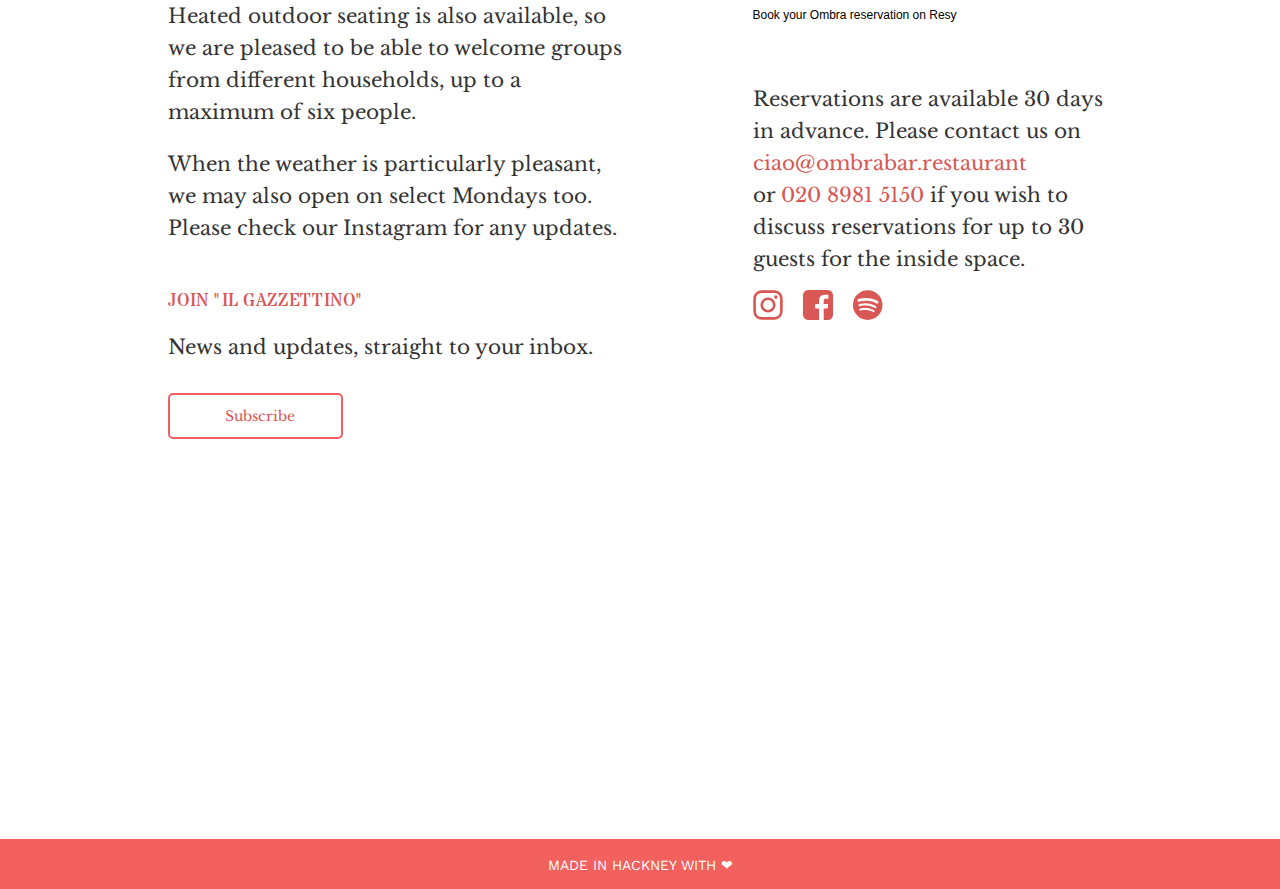
==== commit a96ff278: "Updates" ====
--- a/index.html
+++ b/index.html
@@ -108,7 +108,7 @@
     <div class="col-md-12 col-lg-12 prova">
         <h1 class="fisso">Buongiorno, Hackney.</h1>
 
-        <h3 class="col-md-6 col-lg-6 col-md-offset-3 col-lg-offset-3 sottotitolo">After having taken the form of a pastificio & deli since March 18th, we are incredibly excited to finally be able to welcome you back into Ombra as the bar & restaurant we all know and love. As well as opening for sit down meals we'll continue our day time shop offering with fresh pasta, wine & groceries. </h3>
+        <h3 class="col-md-6 col-lg-6 col-md-offset-3 col-lg-offset-3 sottotitolo">As we look forward to reopening the doors of Ombra as your favourite Italian restaurant and bar, we want to thank you for supporting us as a pastificio & alimentari for the last year. We won’t be saying arrivederci completely to the pastificio, which will remain open throughout the day and online through our <a href="https://resy.com/cities/ldn/ombra?date=2020-03-02&seats=2" target="_blank">online shop</a>. </h3>
         
         <!--<h3 class="col-md-6 col-lg-6 col-md-offset-3 col-lg-offset-3 sottotitolo">Ombra is a take on a venetian bacaro - we're a Hackney canalside restaurant and bar celebrating fresh pasta, seasonal produce and carefully made wines from the Italian peninsula.</h3>
         -->
@@ -140,7 +140,7 @@
             <div class="row">
                 <div class="col-lg-8 col-lg-offset-2 col-xs-10 col-xs-offset-1 aboutlink ">
                     <h2>#STAYSAFE</h2>
-<p>As you may imagine things will be slightly different. We want to reassure you that amendments have been made to our dining room in line with social distancing guidelines in order for us to welcome you in the safest possible manner.</p>
+<p>As you may imagine things will be slightly different. We want to reassure you that amendments have been made to our dining room in line with social distancing guidelines in order for us to welcome you in the safest possible manner. Keep an eye on our <a href="https://www.instagram.com/ombrabar.restaurant/" target="_blank">Instagram</a> for updates.</p>
                       <!--<p>Ombra - Venetian slang for a glass of wine - actually means shade. It dates from the days when the merchants in <i>Piazza St Marco</i> sold their wine by the glass and would follow the shadow of the campanile to keep their wares cool.</p>
  <p>Ombra is a take on a Venetian bacaro - we're a Hackney canalside joint you can visit regularly for a drink and a bite without spending a fortune. </p>-->
 
@@ -189,7 +189,7 @@
                     <h2>Menu</h2>
                     <p class="menupadding menulink">
 
-                      While the restaurant re-opens in the evenings, during the day we will have a short lunch menu and continue the sale of fresh pasta, sauces, wine and groceries for both collection & delivery. We are in the process of setting up an online shop to facilitate this. For dinner on weekends we will be offering a set menu.
+                      While the restaurant re-opens in the evenings, during the day we will have a short lunch menu and continue the sale of fresh pasta, sauces, wine and groceries for both collection & delivery. Visit our <a href="https://resy.com/cities/ldn/ombra?date=2020-03-02&seats=2" target="_blank">online shop</a> for the odd meal kit too.
                      <!-- Tough times call for tough measures. <br> Ombra’s pasta will now only be available for you to cook at home. Pasta kits will be available for collection or delivery within a 1 mile radius from the restaurant. 
                       <br><br>Self isolation won't be as bad with a little pasta. Wine at discounted rate available too. <!--Our kitchen serves the best seasonal produce from Italy and selected British farmers. We keep it fresh and simple. Like any Italian osteria our menu changes daily with a strong focus on homemade pasta, which we make in the restaurant every day.--><br><br><!--<a class="grande" href="http://www.ombrabar.restaurant/resources/Menu.pdf" target="_blank">Food Menu</a>-->
                             <!--<br class="onlybig" ><a class="grande" href="http://ombrabar.restaurant/resources/Brunch.pdf" target="_blank"><br class="onlysmall">Brunch Menu</a>-->
--- a/css/styles.css
+++ b/css/styles.css
@@ -389,16 +389,16 @@
 }
 
 .prova {
-position: fixed;
-z-index: -1;
-background-image: url("https://ombrabar.restaurant/resources/backprova.png");
+
+background-image: url("https://ombrabar.restaurant/resources/nuovoback3.png");
+background-size: cover;
 background-repeat: no-repeat;
-    background-attachment: fixed;
-/*    background-position: center;*/
+background-attachment: fixed;
+
 background-color: #000;
-top: 0;
+top: -20px;
 right: 0;
-padding-bottom: 800px;
+padding-bottom: 200px;
 }
 
 .intro-section{
@@ -572,6 +572,11 @@
 
 }
 
+.sottotitolo a {
+
+   text-decoration: underline;
+   color: #fff;
+}
 
 /* Small Devices, Tablets */
 @media only screen and (max-width : 1200px) {
@@ -721,7 +726,8 @@
       height: 90%;
 }
   .prova {
-  background-image: url("https://ombrabar.restaurant/resources/backprova2.png");
+  background-image: url("https://ombrabar.restaurant/resources/nuovoback3.png");
+  /*https://ombrabar.restaurant/resources/backprova2.png*/
   background-repeat: no-repeat;
       background-attachment: fixed;
       background-position: center top;
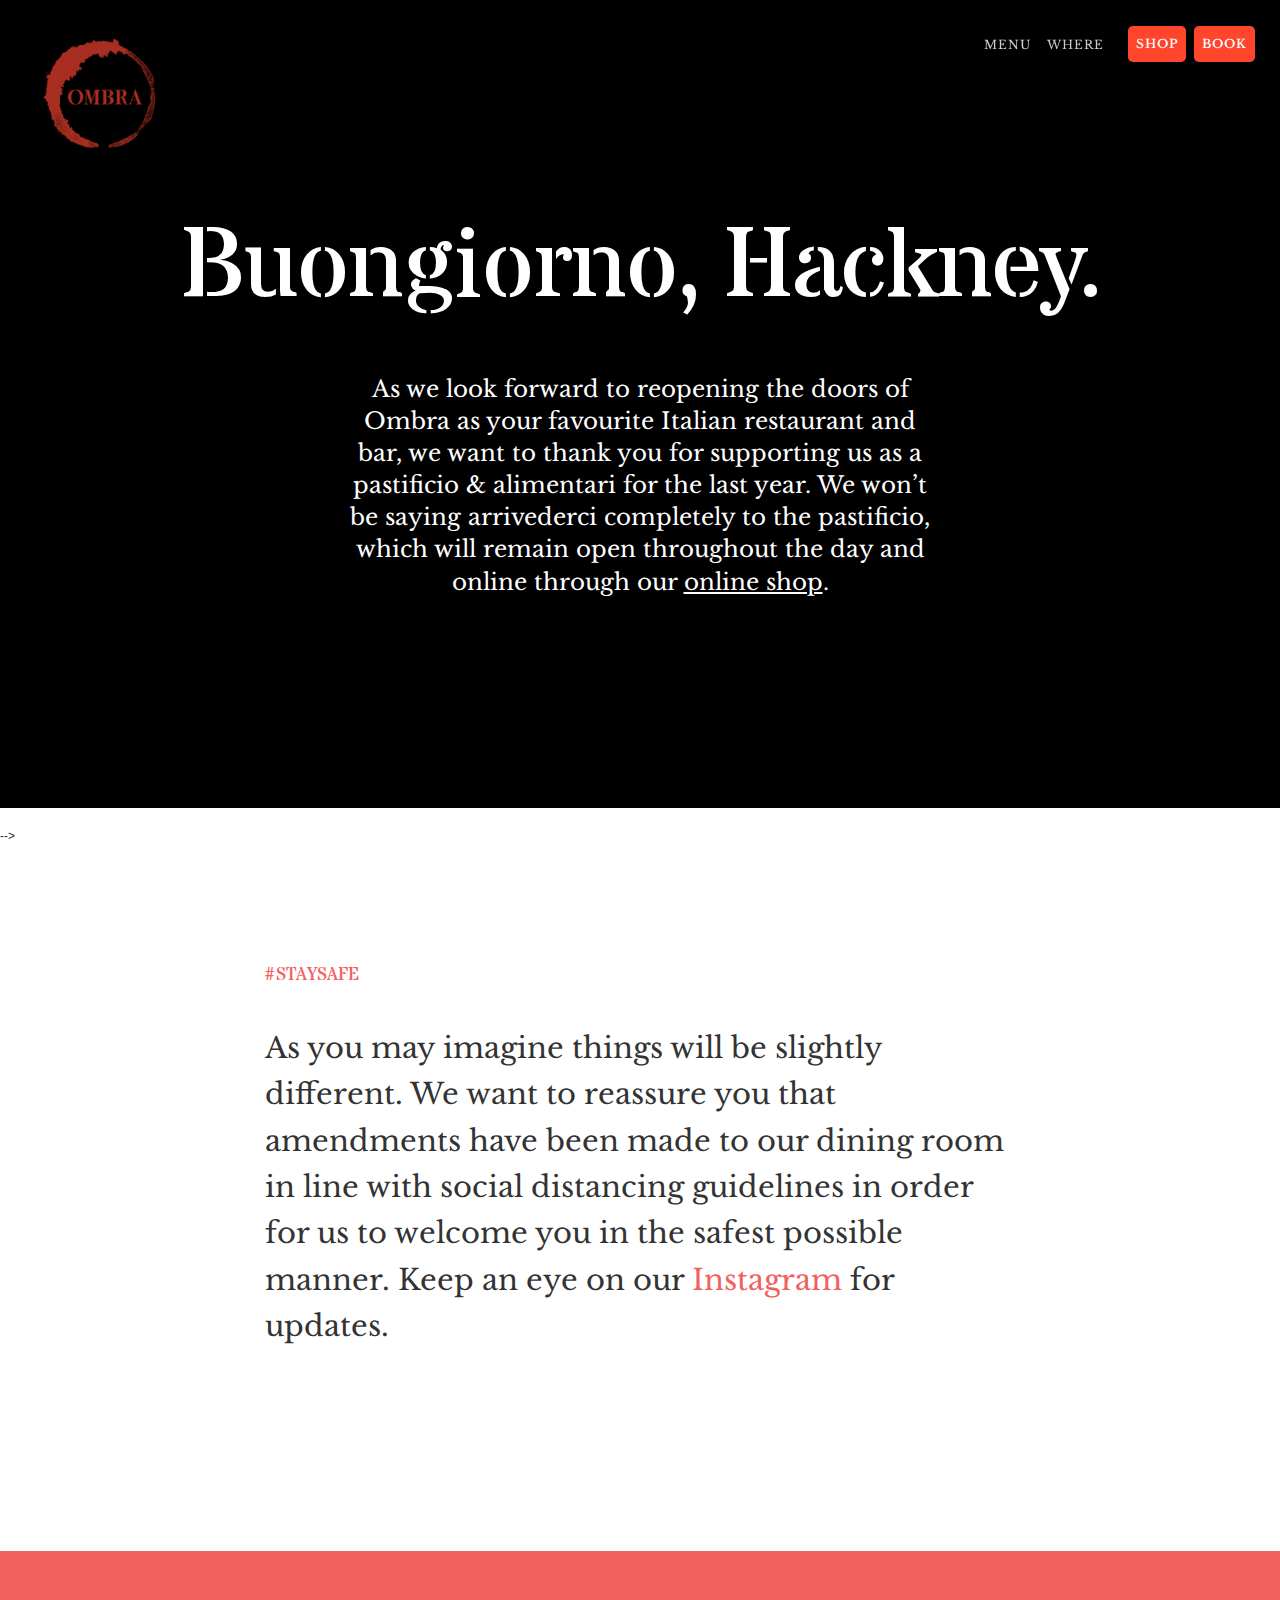
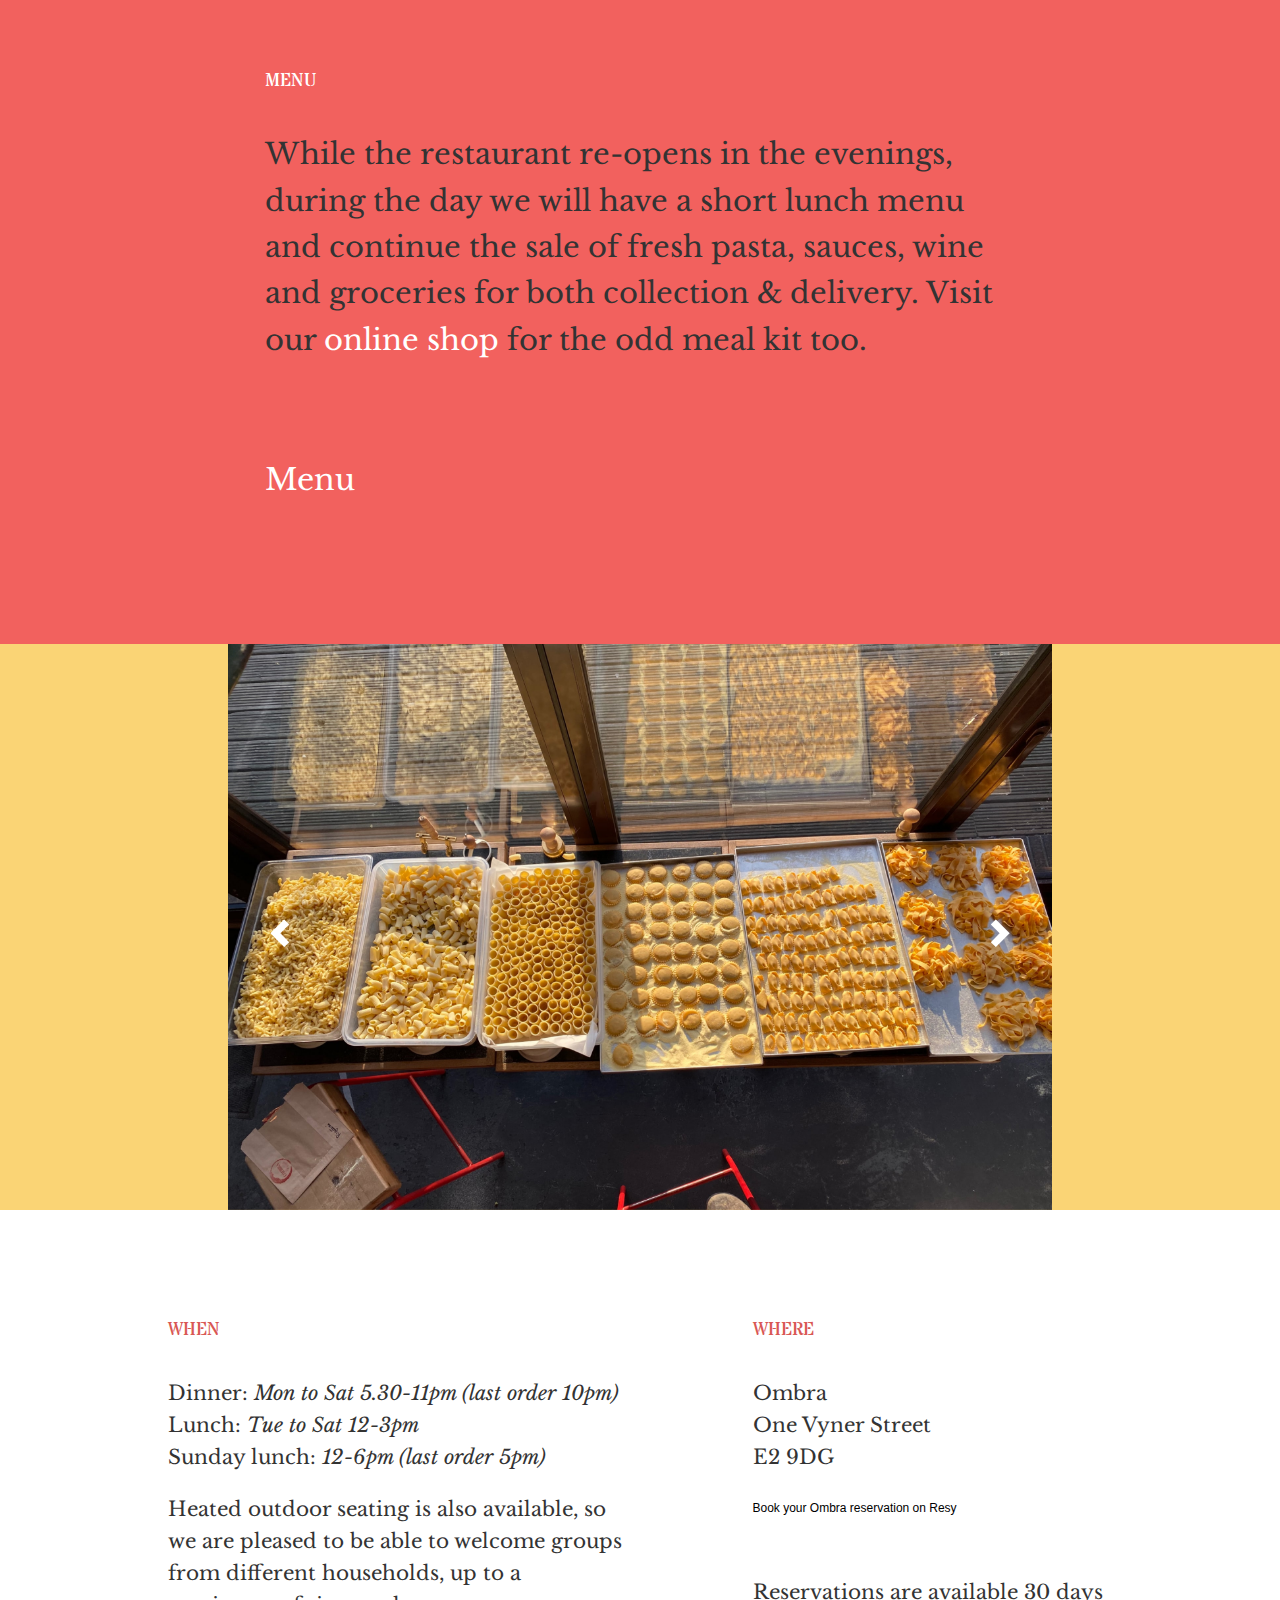
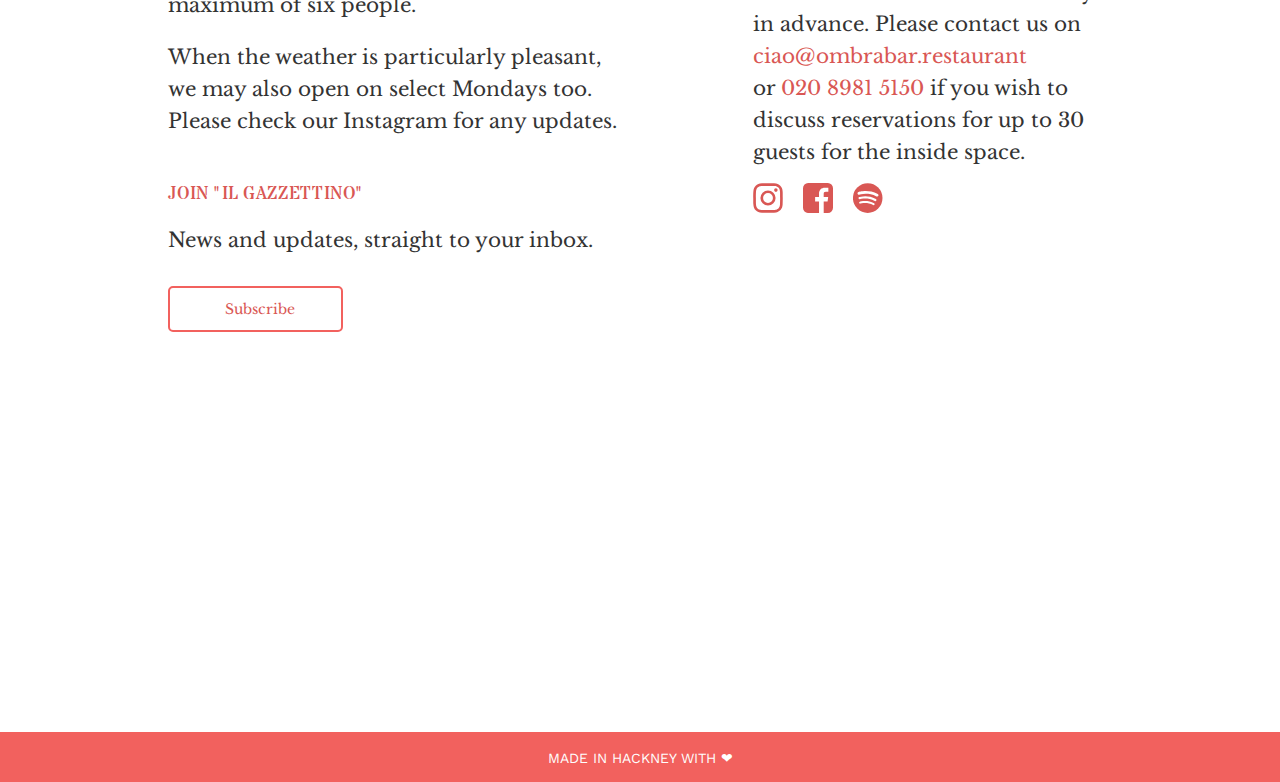
==== commit daf09b3f: "Remove Intro" ====
--- a/index.html
+++ b/index.html
@@ -122,17 +122,7 @@
         
     -->
 
-    <section id="intro" class="intro-section">
-        <div class="container">
-            <div class="row">
-                <div class="col-lg-12">
-                    <h1 class="fisso"></h1>
-                    <div>
-                            
-                </div>
-            </div>
-        </div>
-    </section>
+
 -->
     <!-- About Section -->
     <section id="about" class="about-section">
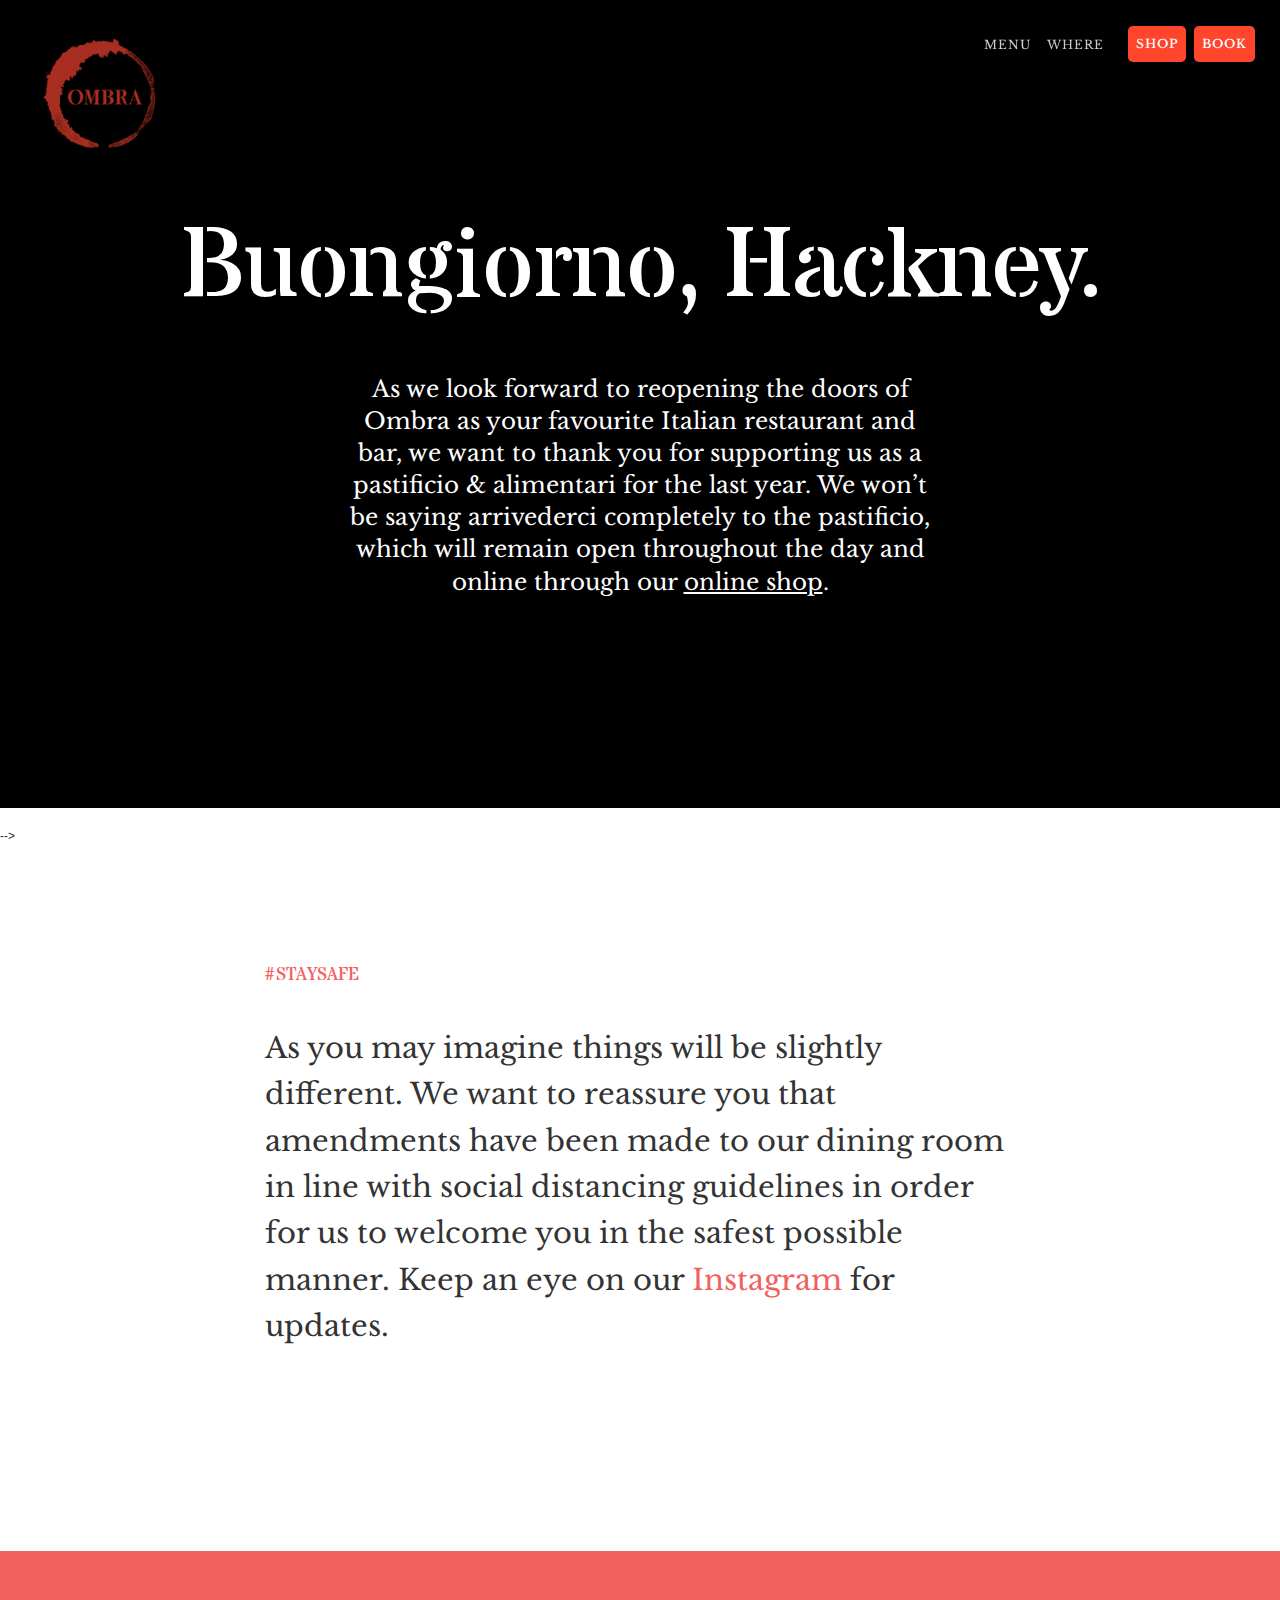
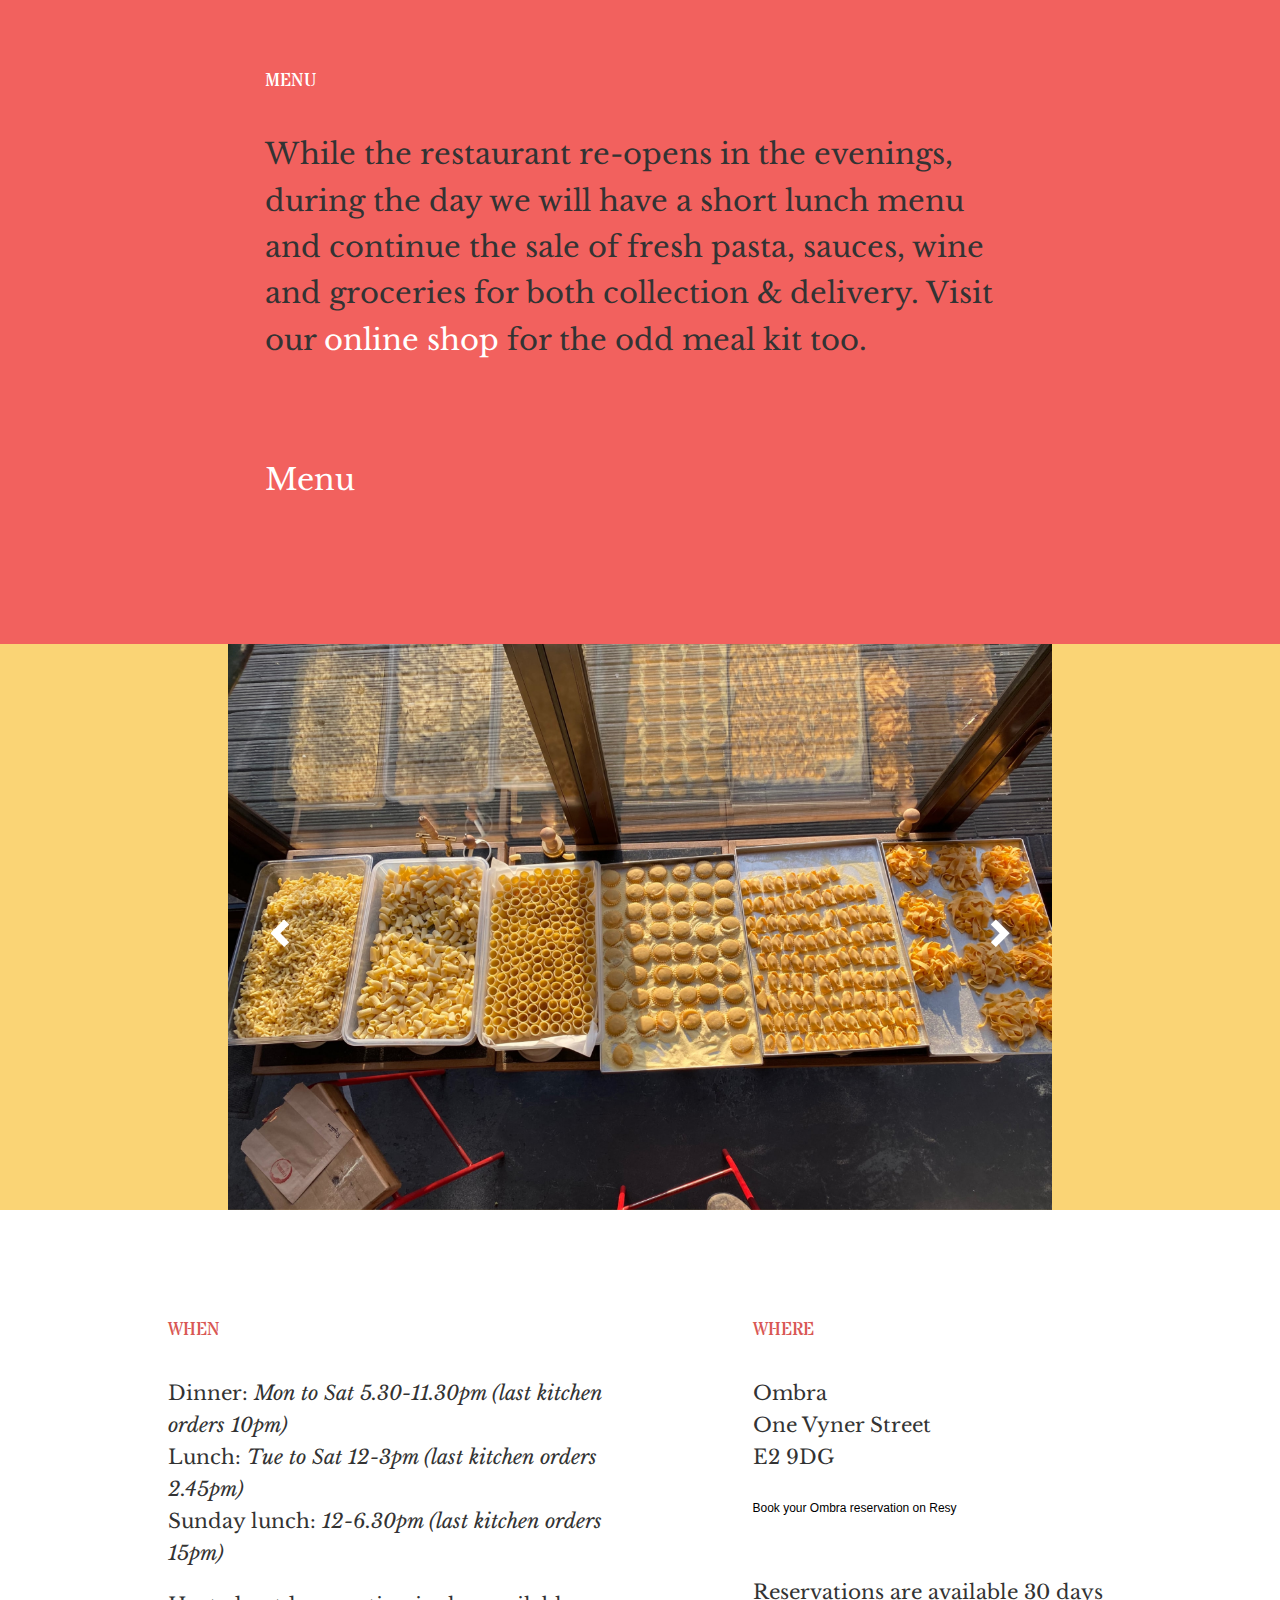
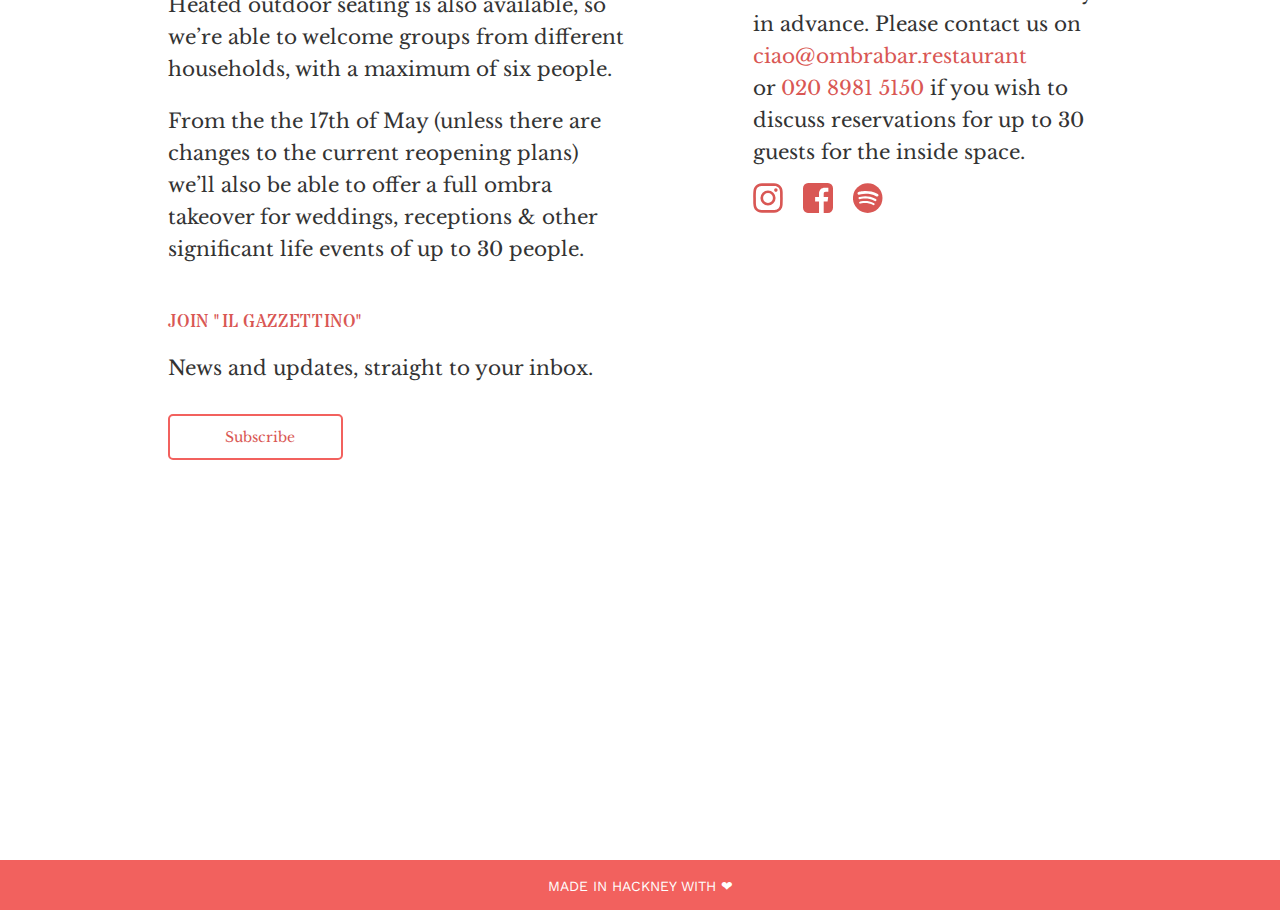
==== commit 76b11026: "Update index.html" ====
--- a/index.html
+++ b/index.html
@@ -48,12 +48,7 @@
         <div class="container-fluid">
           <div class="col-md-12 testata">
             <div class="navbar-header page-scroll">
-              <!--  <button type="button" class="navbar-toggle" data-toggle="collapse" data-target=".navbar-ex1-collapse">
-                    <span class="sr-only">Toggle navigation</span>
-                    <span class="icon-bar"></span>
-                    <span class="icon-bar"></span>
-                    <span class="icon-bar"></span>
-                </button> -->
+             
                 <a class="navbar-brand page-scroll" href="#page-top"><img src="resources/logo-dark.png" alt="..." class="logo"></a>
             </div>
 
@@ -246,11 +241,11 @@
                 <h2>When</h2>
                 <br>
               <p><!--Tuesday to Sunday 12 - 6pm pastificio + deli <br>-->
-                Dinner: <i>Mon to Sat 5.30-11pm  (last order 10pm)</i>  <br>
-                Lunch:  <i>Tue to Sat 12-3pm</i><br>
-                Sunday lunch: <i>12-6pm (last order 5pm)  </i> </p>
-                <p id="address">Heated outdoor seating is also available, so we are pleased to be able to welcome groups from different households, up to a maximum of six people.</p>
-                <p id="address">When the weather is particularly pleasant, we may also open on select Mondays too. <br> Please check our Instagram for any updates.</p>
+                Dinner: <i>Mon to Sat 5.30-11.30pm  (last kitchen orders 10pm)</i>  <br>
+                Lunch:  <i>Tue to Sat 12-3pm (last kitchen orders 2.45pm)</i><br>
+                Sunday lunch: <i>12-6.30pm (last kitchen orders 15pm)  </i> </p>
+                <p id="address">Heated outdoor seating is also available, so we’re able to welcome groups from different households, with a maximum of six people.</p>
+                <p id="address">From the the 17th of May (unless there are changes to the current reopening plans) we’ll also be able to offer a full ombra takeover for weddings, receptions & other significant life events of up to 30 people.</p>
 
 
               <br>
--- a/css/styles.css
+++ b/css/styles.css
@@ -391,9 +391,13 @@
 .prova {
 
 background-image: url("https://ombrabar.restaurant/resources/nuovoback3.png");
+-webkit-background-size: cover;
+-moz-background-size: cover;
+-o-background-size: cover;
 background-size: cover;
 background-repeat: no-repeat;
 background-attachment: fixed;
+
 
 background-color: #000;
 top: -20px;
@@ -731,6 +735,7 @@
   background-repeat: no-repeat;
       background-attachment: fixed;
       background-position: center top;
+      background-size: 280%;
 }
   .navbar-brand>img {
     margin-left: 40px;
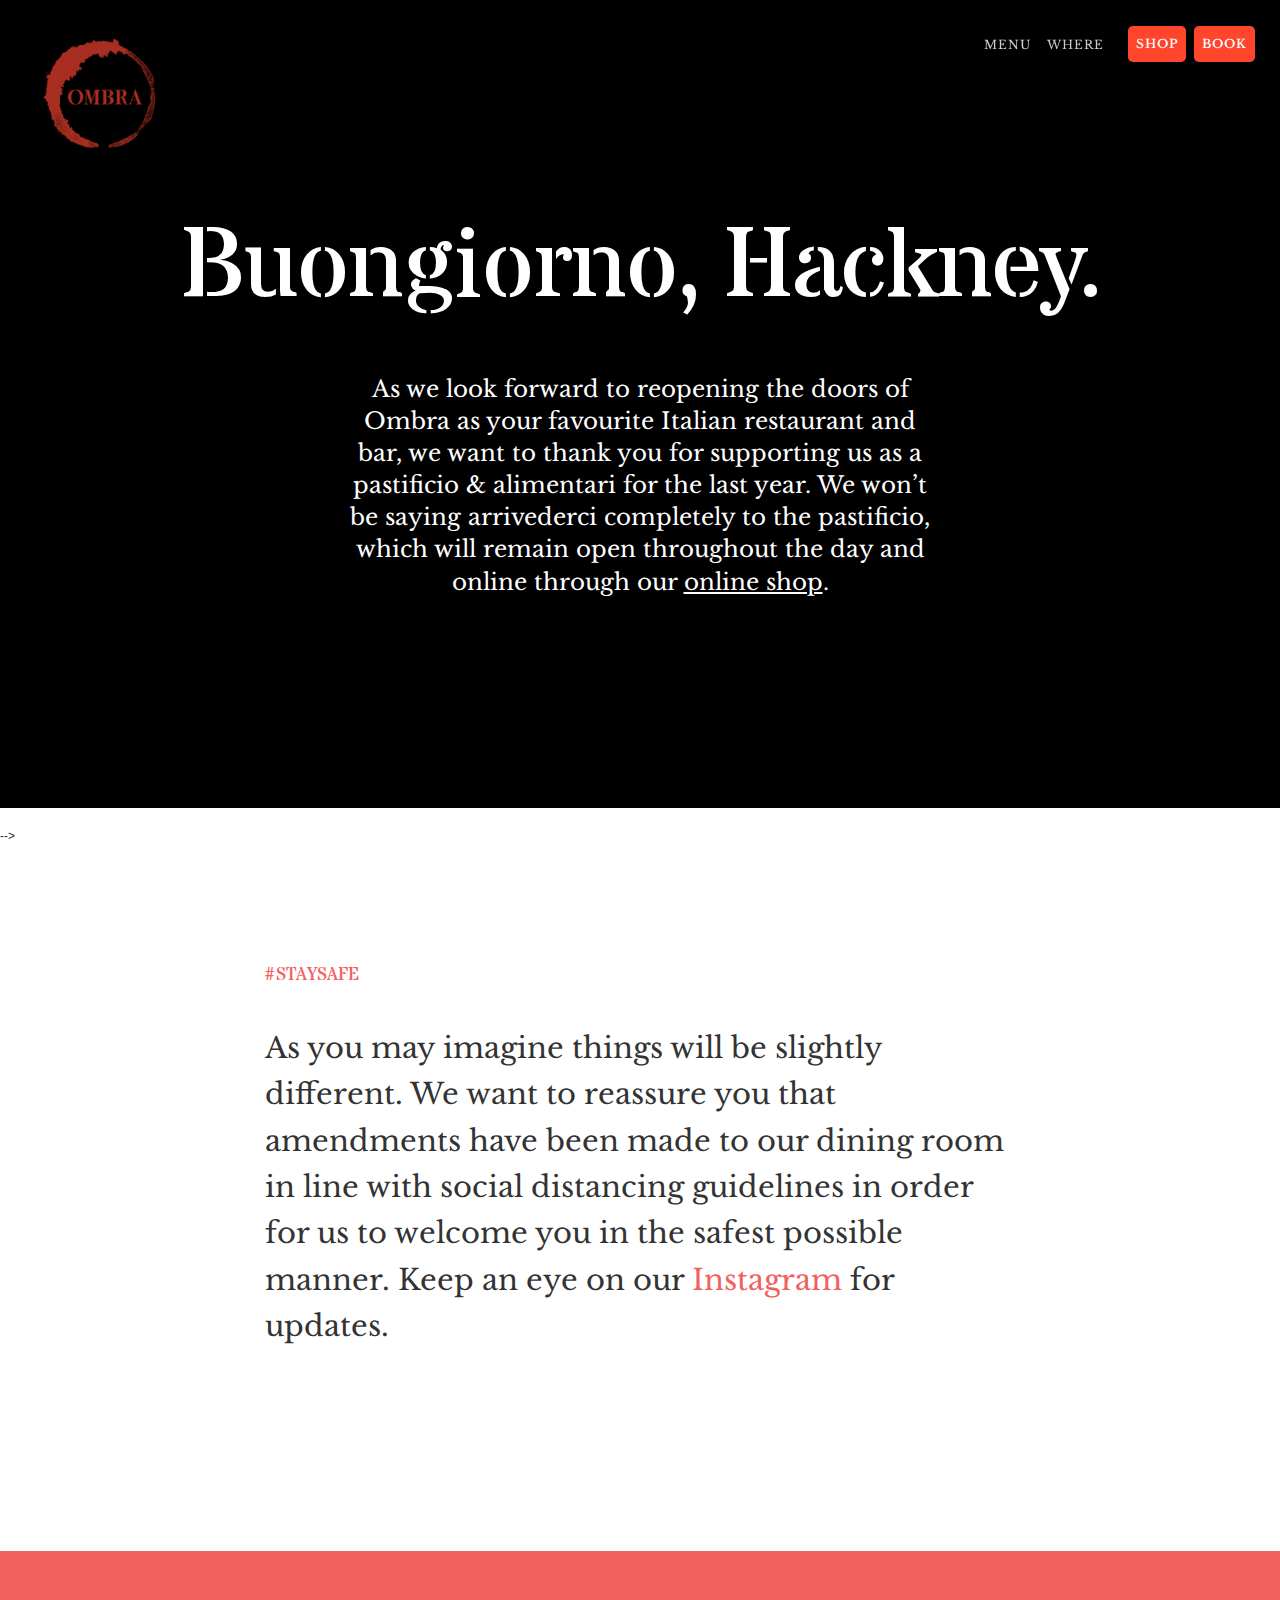
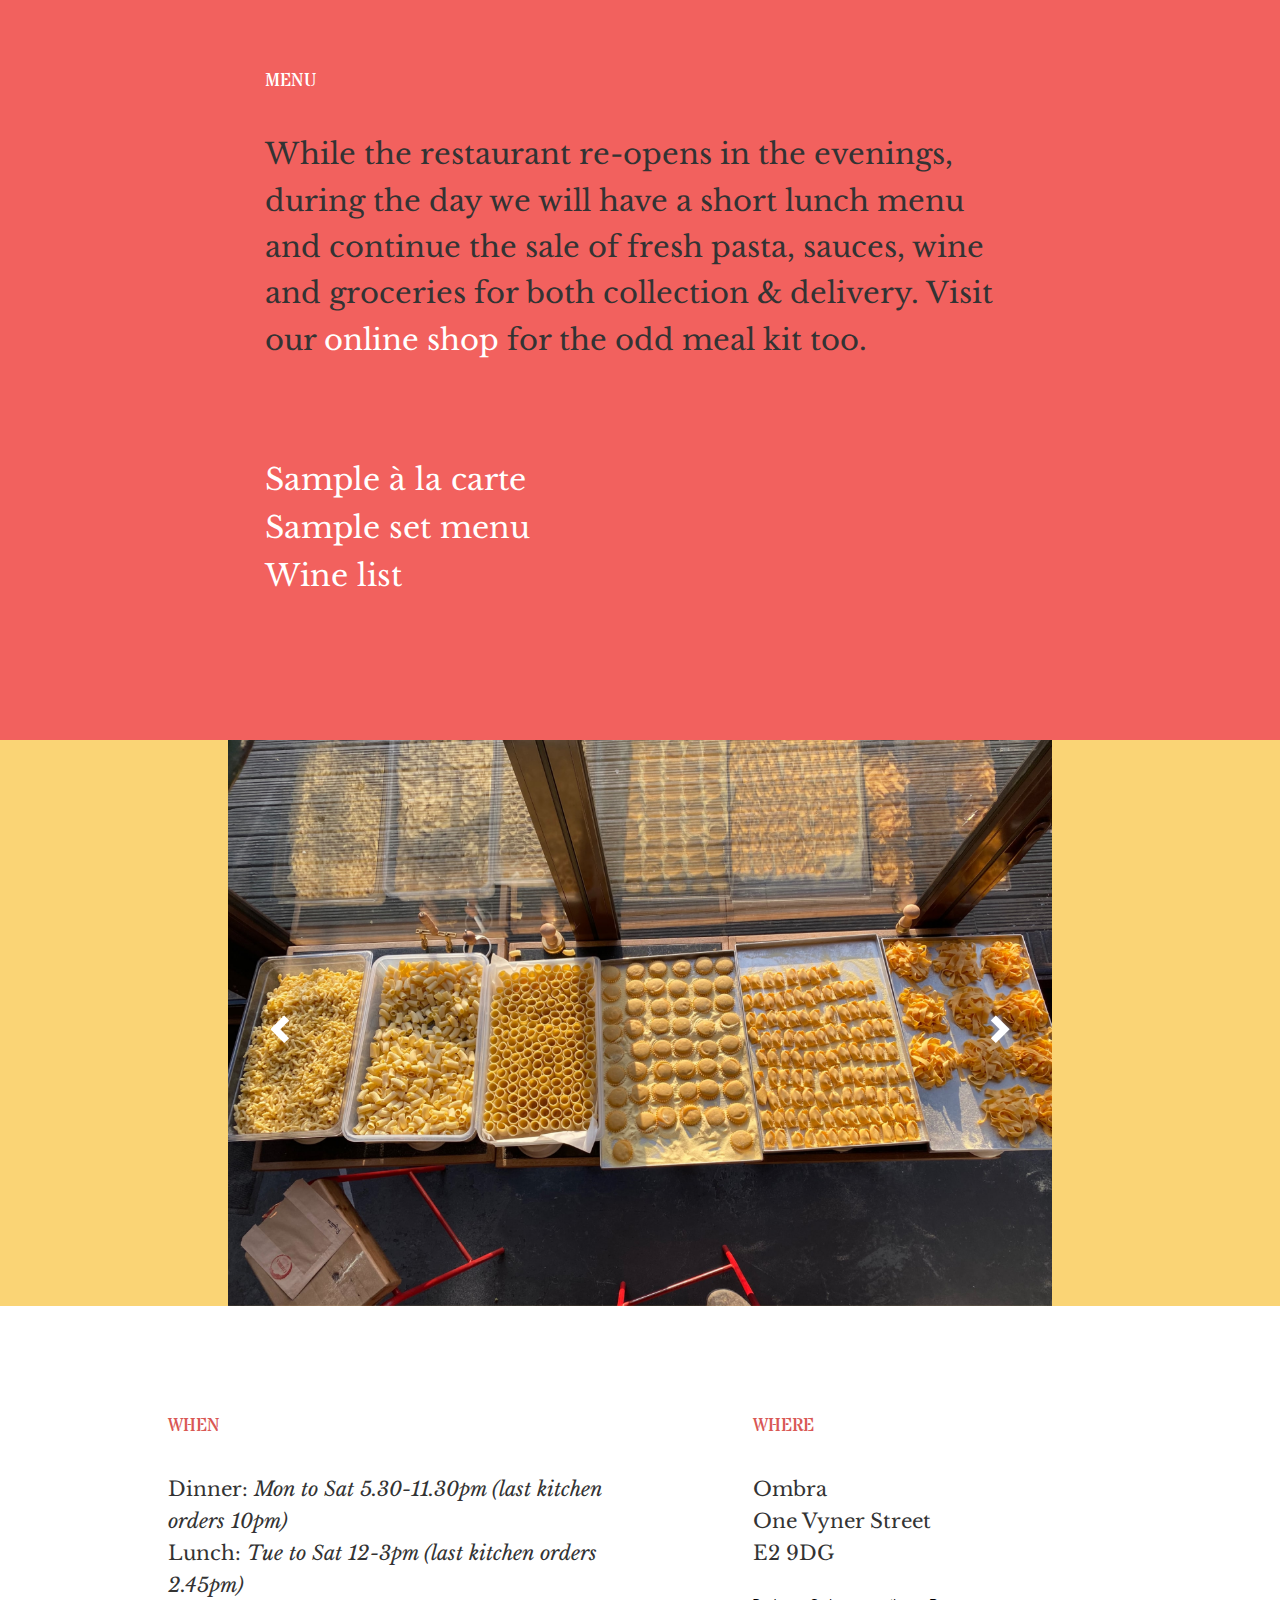
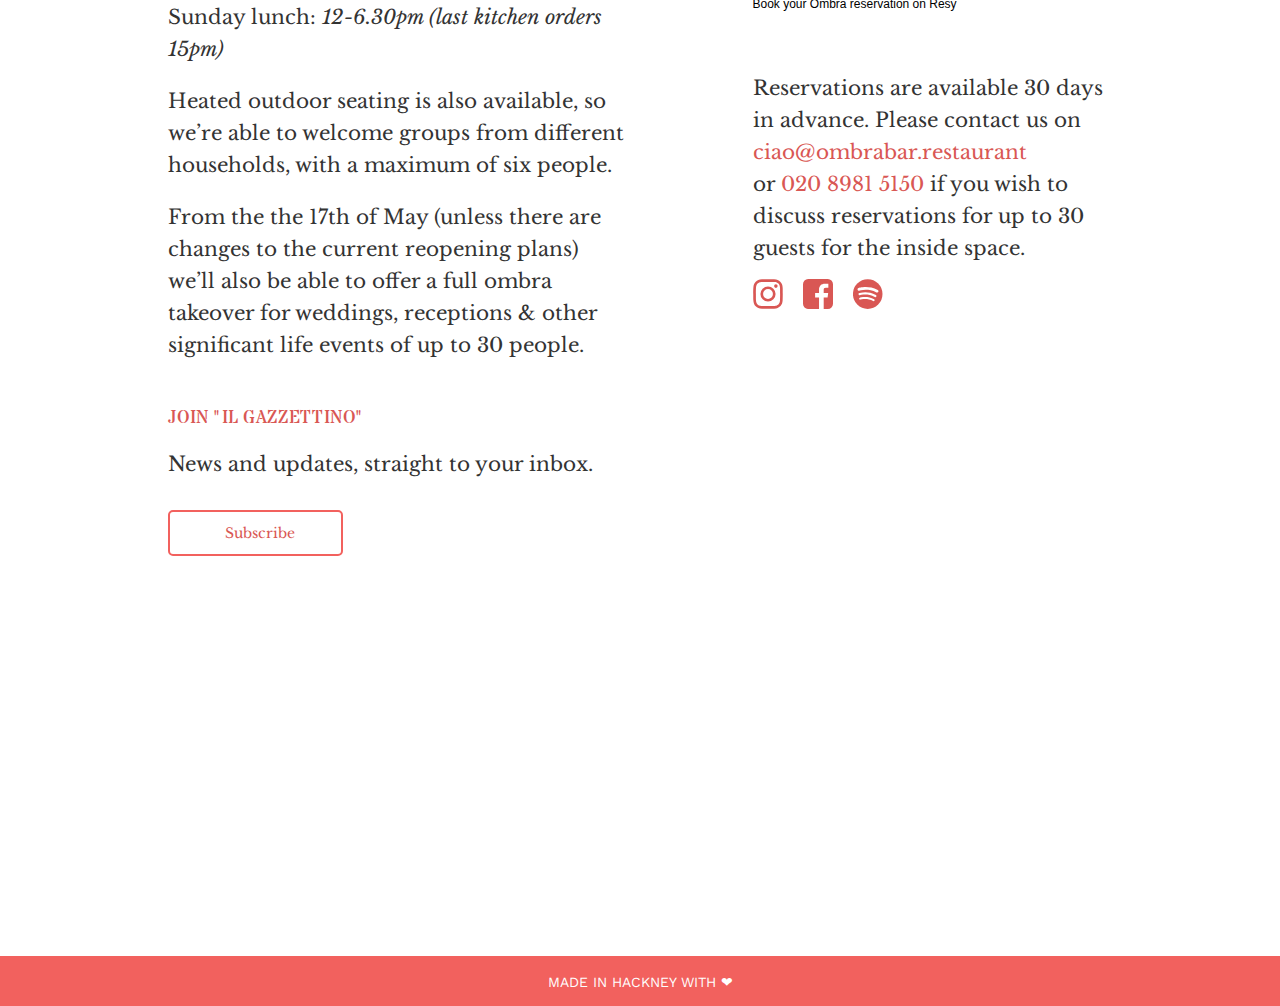
==== commit bcd888ba: "Menus" ====
--- a/index.html
+++ b/index.html
@@ -6,7 +6,7 @@
     <meta charset="utf-8">
     <meta http-equiv="X-UA-Compatible" content="IE=edge">
     <meta name="viewport" content="width=device-width, initial-scale=1">
-    <meta name="description" content="Ombra is a take on a Venetian bacaro - we're a Hackney canalside joint you can visit regularly for a drink and a bite without spending a fortune.">
+    <meta name="description" content="Your 4th fave Italian restaurant — we're a Hackney canalside joint you can visit regularly for a drink and a bite without spending a fortune.">
     <meta name="keywords" content="Ombra,Italian,Restaurant,Hackney,London,East London,pasta">
     <meta property="og:title" content="OMBRA, Bar & Restaurant" />
     <meta property="og:description" content="Ombra, a take on a Venetian bacaro on East London's canal">
@@ -179,11 +179,10 @@
                       <br><br>Self isolation won't be as bad with a little pasta. Wine at discounted rate available too. <!--Our kitchen serves the best seasonal produce from Italy and selected British farmers. We keep it fresh and simple. Like any Italian osteria our menu changes daily with a strong focus on homemade pasta, which we make in the restaurant every day.--><br><br><!--<a class="grande" href="http://www.ombrabar.restaurant/resources/Menu.pdf" target="_blank">Food Menu</a>-->
                             <!--<br class="onlybig" ><a class="grande" href="http://ombrabar.restaurant/resources/Brunch.pdf" target="_blank"><br class="onlysmall">Brunch Menu</a>-->
                             <!--<br class="onlybig" ><a class="grande" href="http://ombrabar.restaurant/resources/Christmas.pdf" target="_blank"><br class="onlysmall">Christmas Menu</a>-->
-                            <br class="onlybig" ><a class="grande" href="https://www.figma.com/proto/uKxuTGz5tZ4xgsDsibtsuS/Ombra?node-id=1546%3A128&viewport=-24%2C1481%2C0.2319059818983078&scaling=min-zoom" target="_blank"><br class="onlysmall">Menu</a>
-                            <!--<br class="onlybig" ><a class="grande" href="https://www.notion.so/OMBRA-7e2a50f9b6054e93b44fa4680f772444" target="_blank"><br class="onlysmall">Take away & delivery</a>-->
-                            
-                            <!-- <br><a class="grande" href="https://www.notion.so/OMBRA-7e2a50f9b6054e93b44fa4680f772444" target="_blank"><br class="onlysmall">Full menu</a>
-                              <br class="onlybig" ><a class="grande" href="http://ombrabar.restaurant/resources/Wine.pdf" target="_blank"><br class="onlysmall">Wine List</a> -->
+                            <br class="onlybig" ><a class="grande" href="https://www.figma.com/proto/uKxuTGz5tZ4xgsDsibtsuS/Ombra?node-id=67167%3A1&viewport=717%2C568%2C0.6616161465644836&scaling=min-zoom&page-id=67167%3A1" target="_blank"><br class="onlysmall">Sample à la carte</a>
+                            <br class="onlybig" ><a class="grande" href="https://www.figma.com/proto/uKxuTGz5tZ4xgsDsibtsuS/Ombra?node-id=67167%3A22&viewport=700%2C524%2C0.6027315855026245&scaling=min-zoom&page-id=67167%3A16" target="_blank"><br class="onlysmall">Sample set menu</a>
+                            <br class="onlybig" ><a class="grande" href="https://www.figma.com/proto/uKxuTGz5tZ4xgsDsibtsuS/Ombra?node-id=67167%3A430&viewport=752%2C2231%2C0.5138432383537292&scaling=min-zoom&page-id=67167%3A428" target="_blank"><br class="onlysmall">Wine list</a>
+
                           </p>
 
                 </div>
--- a/css/styles.css
+++ b/css/styles.css
@@ -390,13 +390,12 @@
 
 .prova {
 
-background-image: url("https://ombrabar.restaurant/resources/nuovoback3.png");
+background-image: url("https://ombrabar.restaurant/resources/PastaBack.png");
 -webkit-background-size: cover;
 -moz-background-size: cover;
 -o-background-size: cover;
 background-size: cover;
 background-repeat: no-repeat;
-background-attachment: fixed;
 
 
 background-color: #000;
@@ -730,12 +729,12 @@
       height: 90%;
 }
   .prova {
-  background-image: url("https://ombrabar.restaurant/resources/nuovoback3.png");
-  /*https://ombrabar.restaurant/resources/backprova2.png*/
+  background-image: url("https://ombrabar.restaurant/resources/PastaBack.png");
+
   background-repeat: no-repeat;
-      background-attachment: fixed;
       background-position: center top;
-      background-size: 280%;
+      padding-bottom: 130px;
+
 }
   .navbar-brand>img {
     margin-left: 40px;
@@ -788,7 +787,7 @@
      h1 {
      font-family: 'Stardos Stencil','Libre Franklin', sans-serif;
      font-size: 50px;
-     padding-top: 90px;
+     padding-top: 140px;
      letter-spacing: -1px;
      }
 
